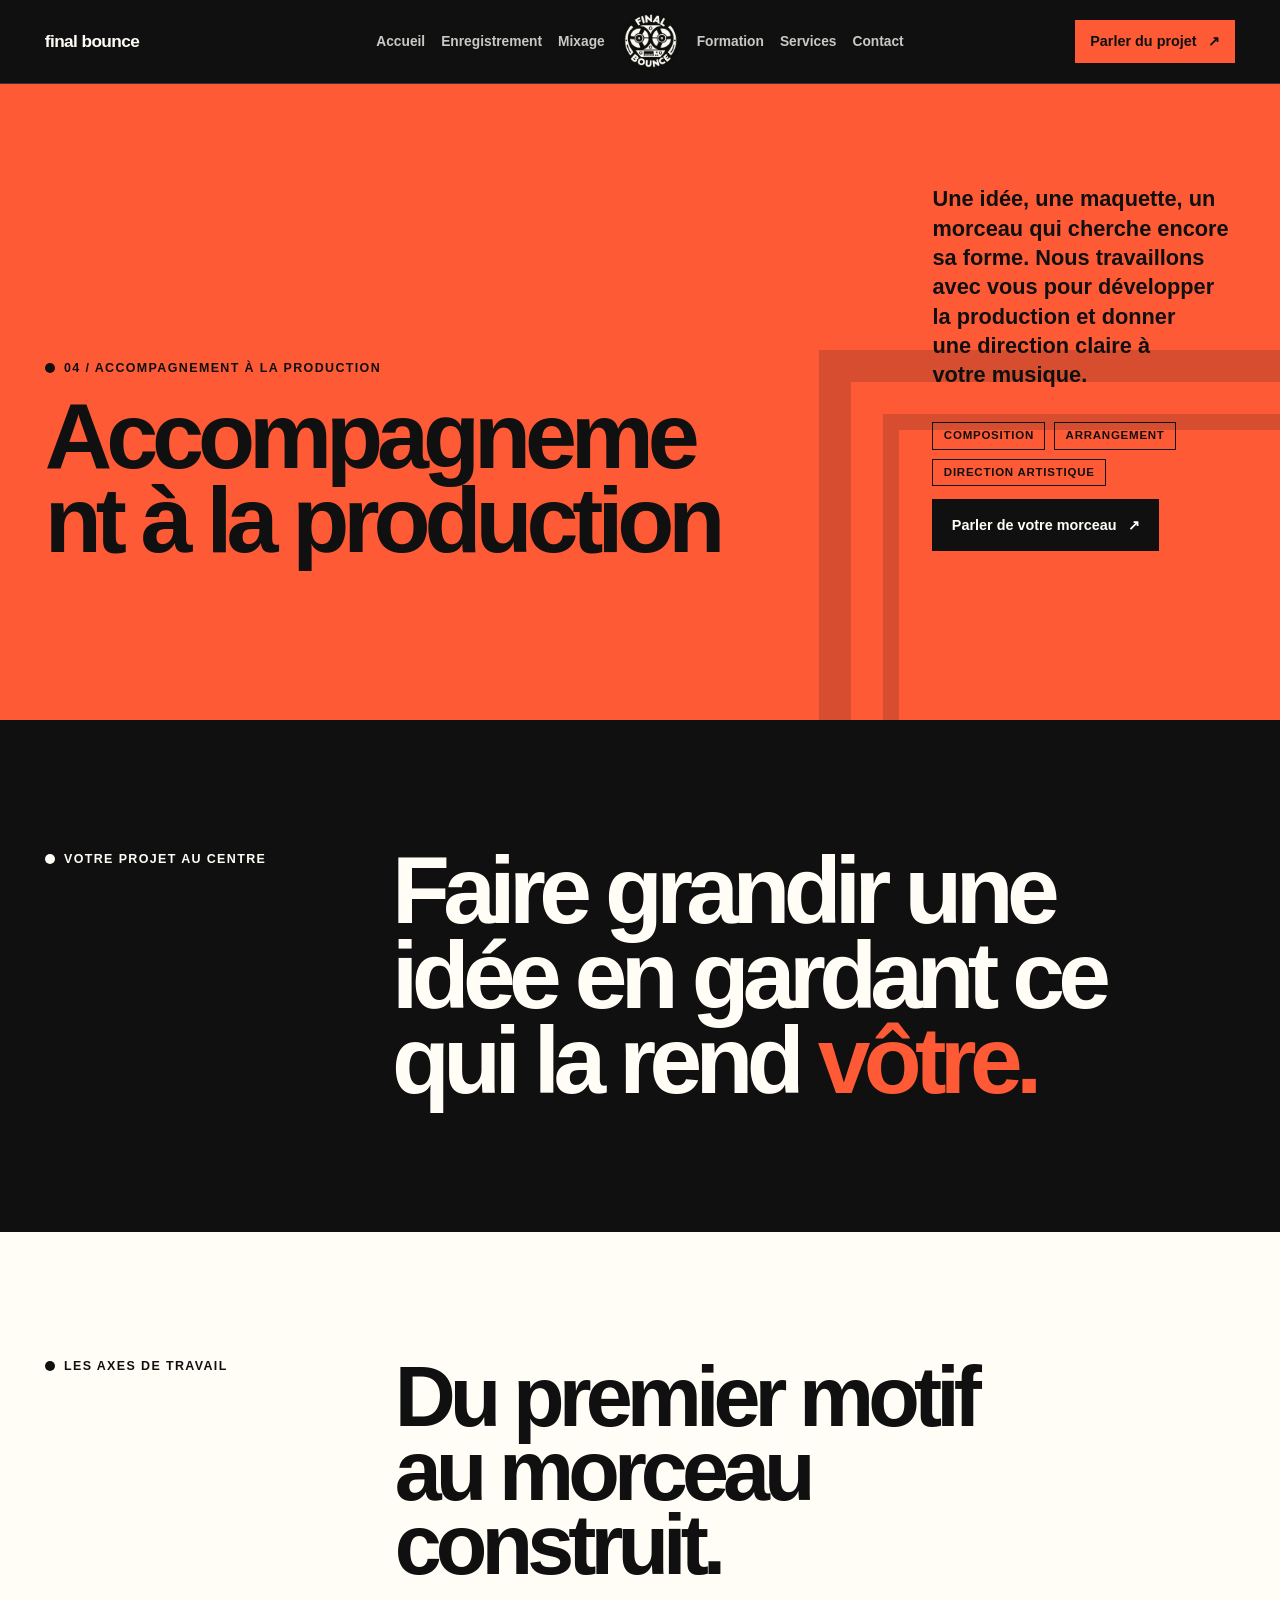
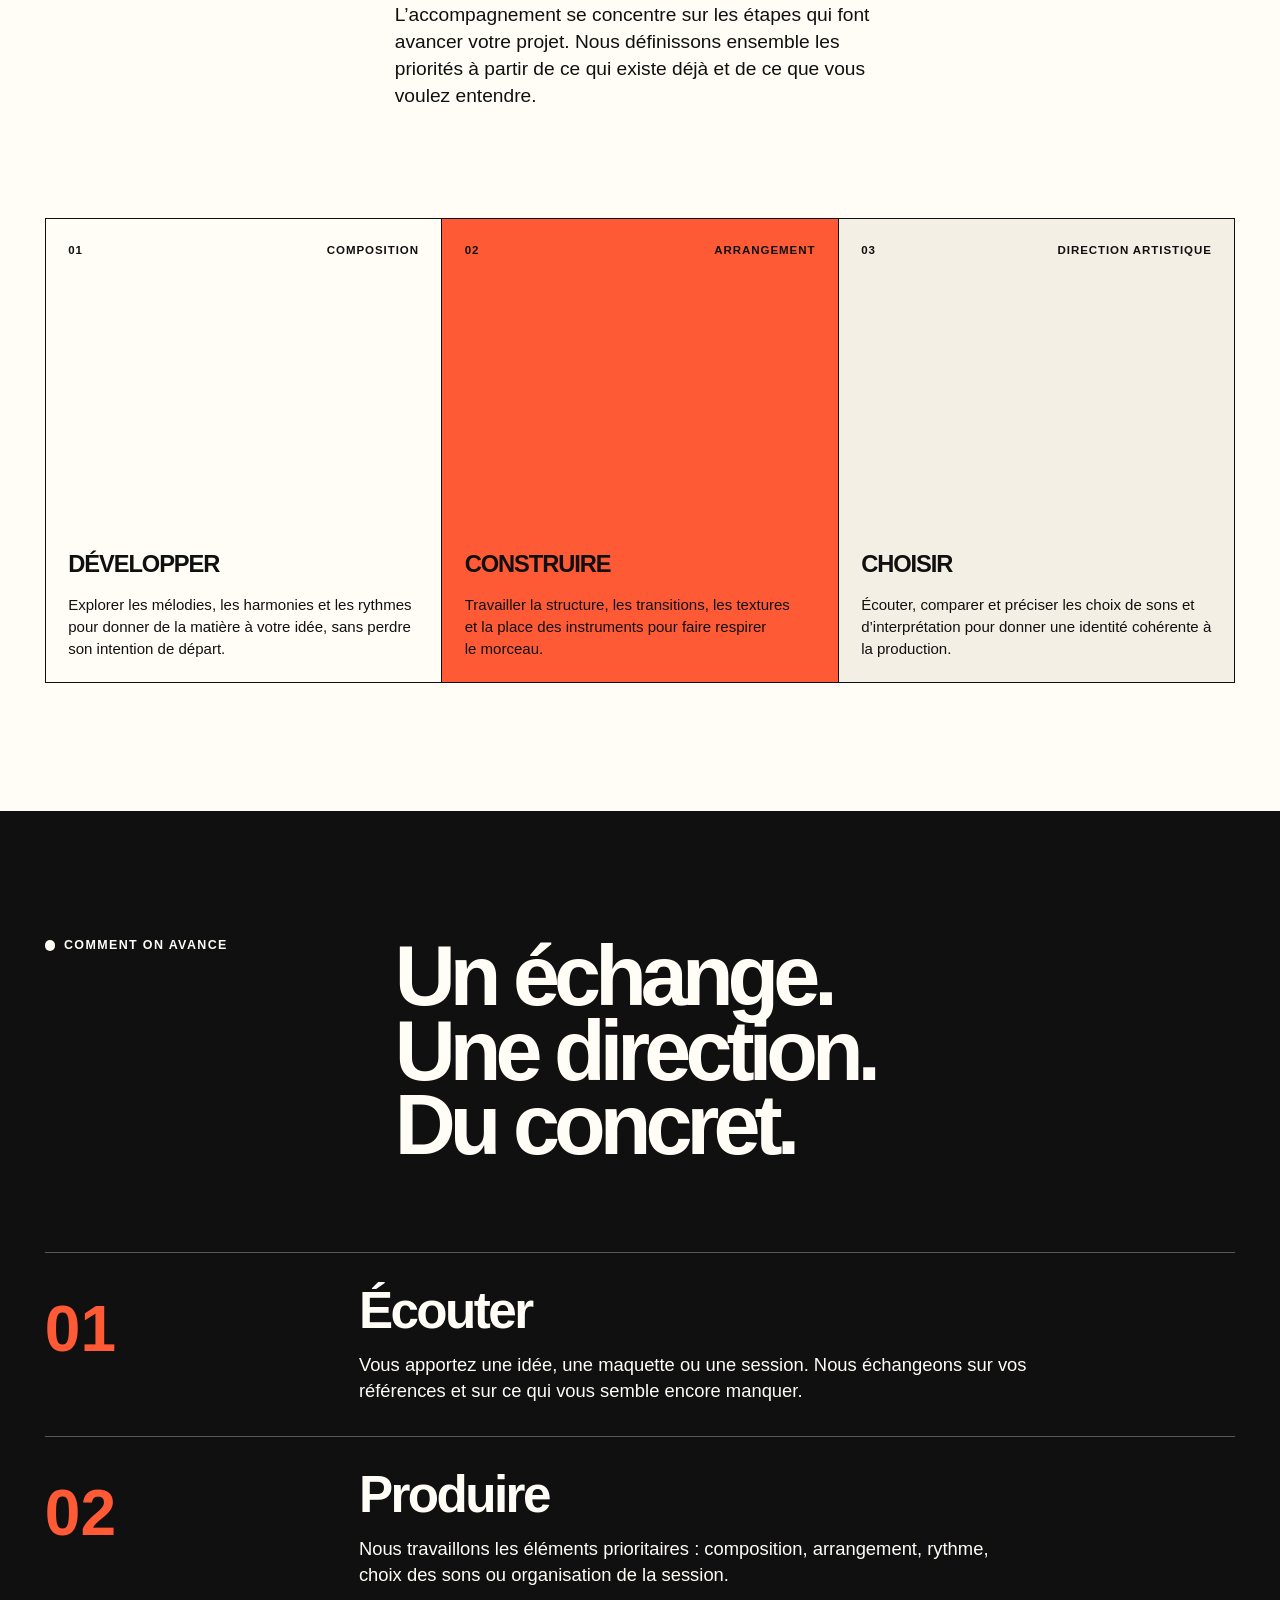
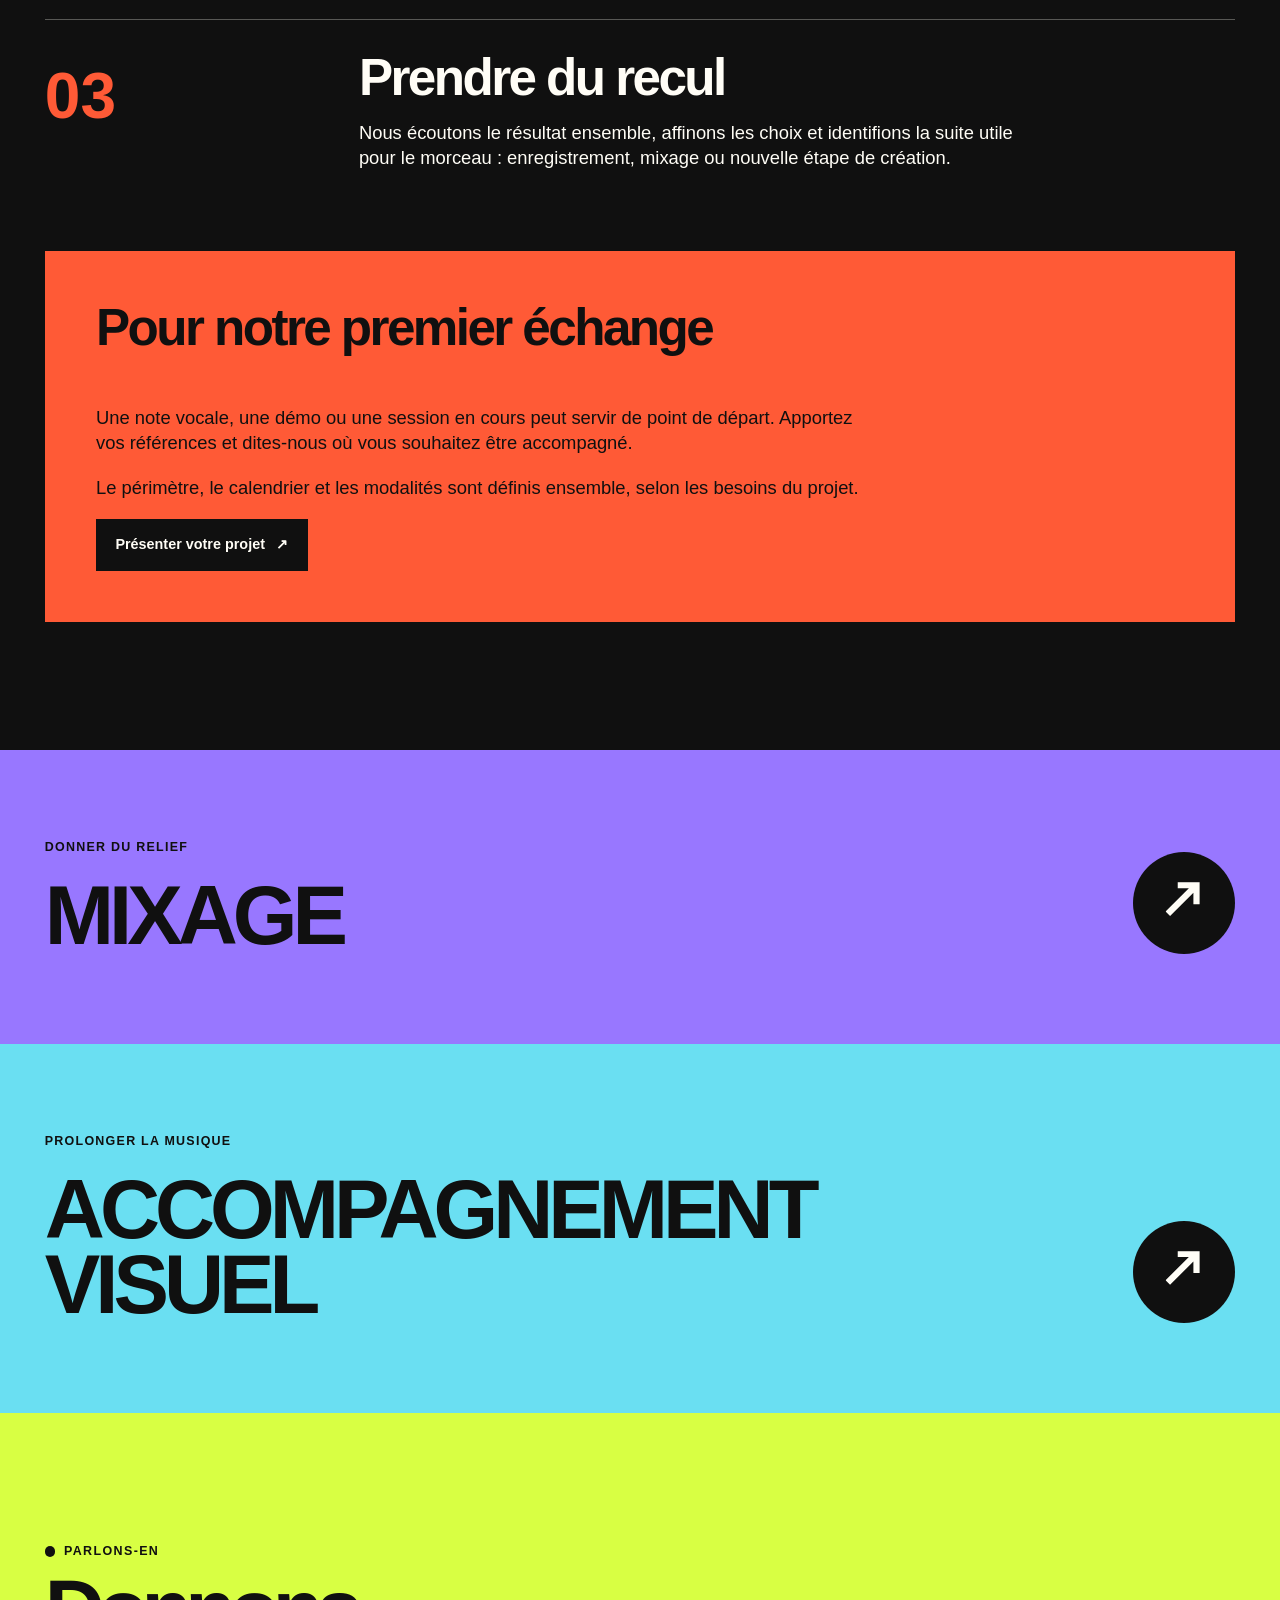
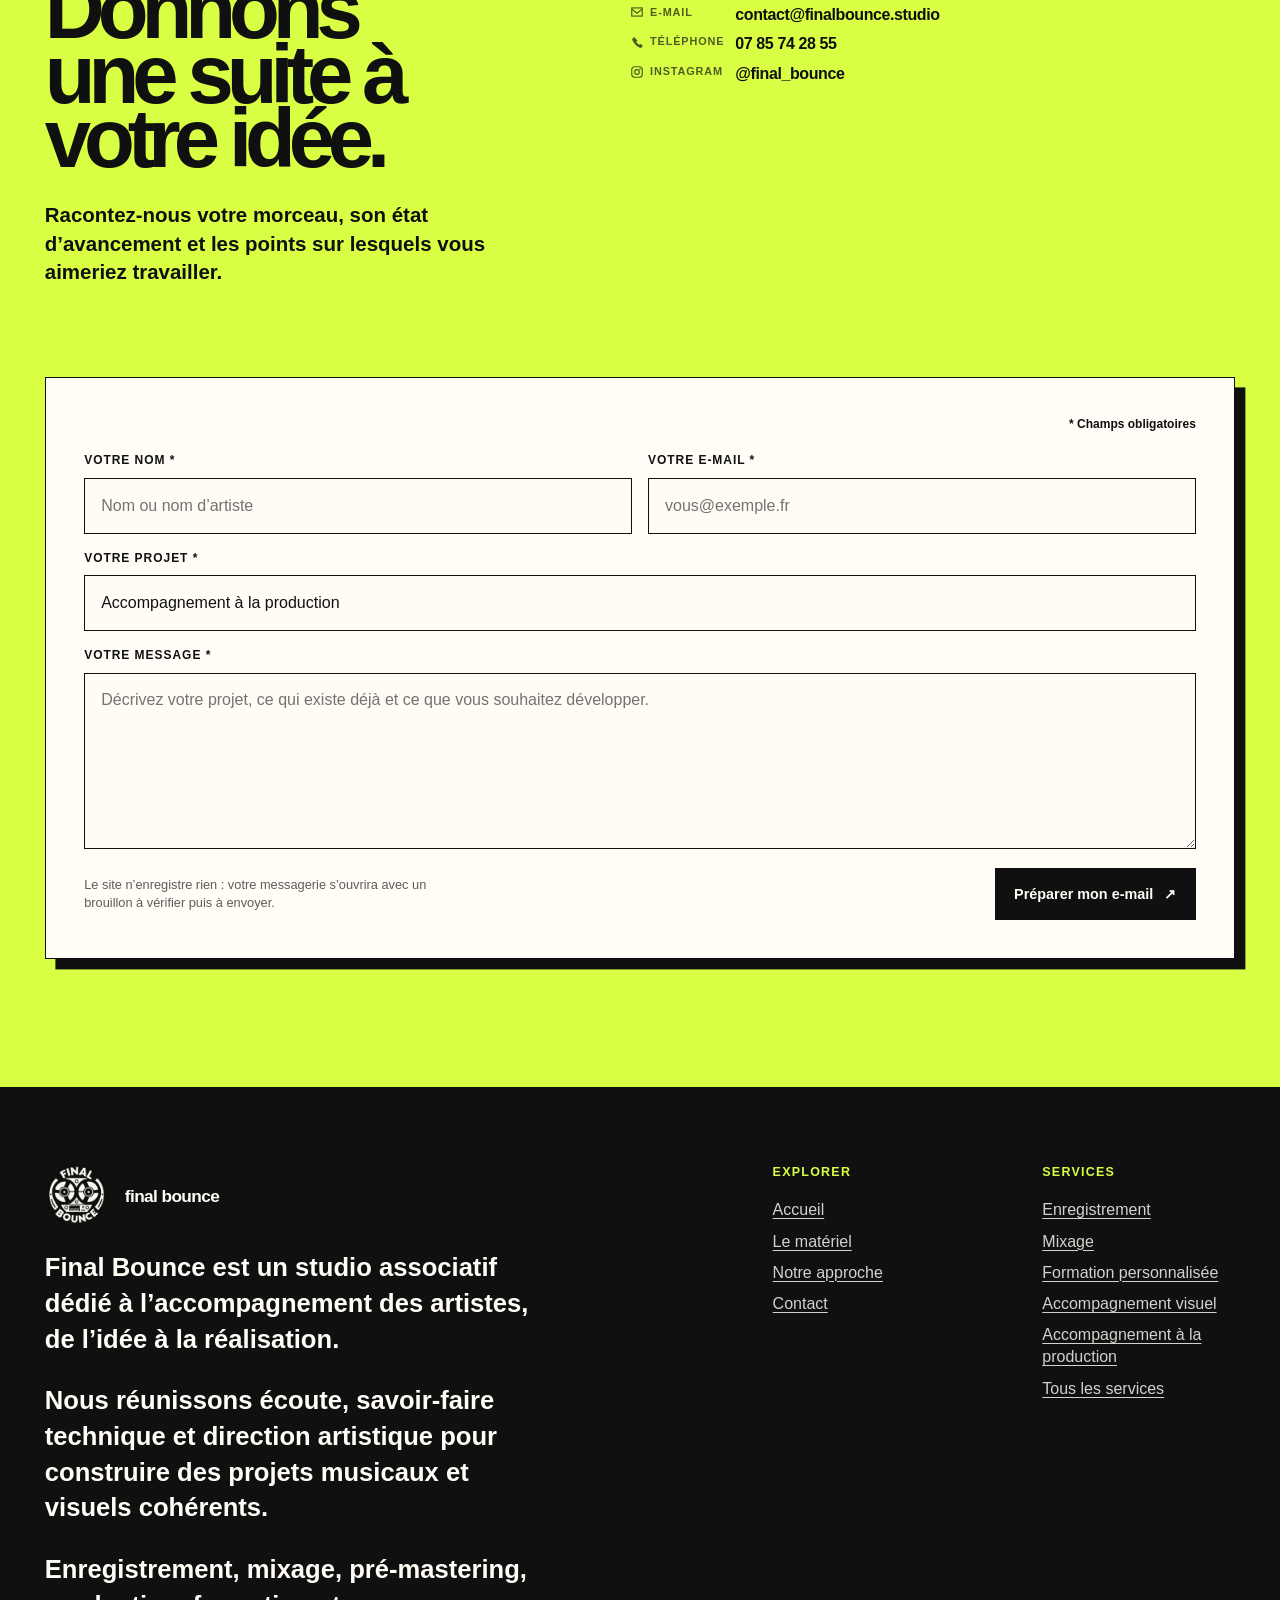
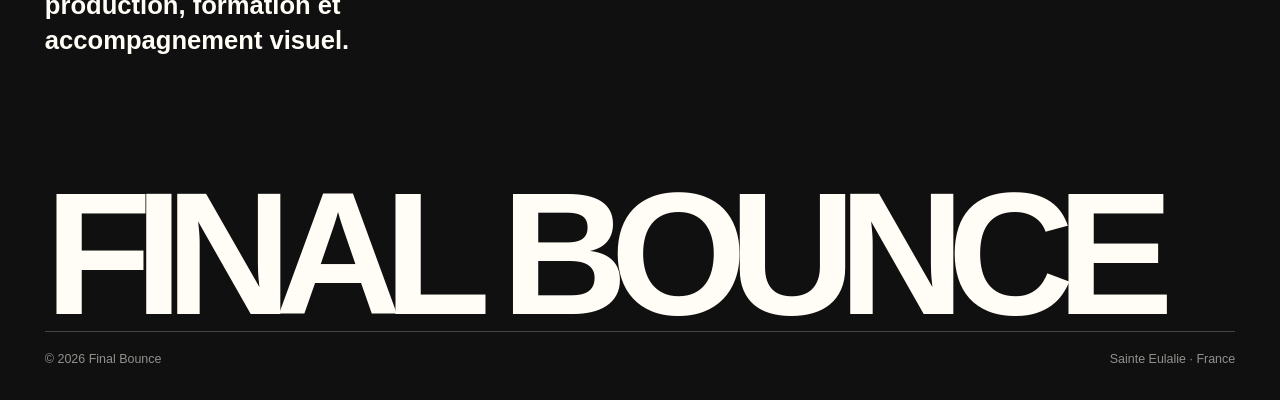
==== accompagnement-production.html @ 8f9c58ce "ii" ====
<!doctype html>
<html lang="fr">
  <head>
    <meta charset="utf-8">
    <meta name="viewport" content="width=device-width, initial-scale=1">
    <meta name="theme-color" content="#ff5a36">
    <title>Accompagnement à la production à Sainte Eulalie — Final Bounce</title>
    <meta name="description" content="Composition, arrangement et direction artistique : Final Bounce vous accompagne pour développer votre morceau et faire avancer votre production musicale à Sainte Eulalie.">
    <link rel="canonical" href="https://finalbounce.studio/accompagnement-production.html">
    <link rel="icon" type="image/png" href="assets/brand/final-bounce-logo-epure.png?v=4">
    <link rel="apple-touch-icon" href="assets/brand/final-bounce-logo-epure.png?v=4">
    <meta property="og:type" content="website">
    <meta property="og:locale" content="fr_FR">
    <meta property="og:url" content="https://finalbounce.studio/accompagnement-production.html">
    <meta property="og:title" content="Accompagnement à la production à Sainte Eulalie — Final Bounce">
    <meta property="og:description" content="Composition, arrangement et direction artistique : Final Bounce vous accompagne pour développer votre morceau et faire avancer votre production musicale à Sainte Eulalie.">
    <meta name="twitter:card" content="summary">
    <meta name="twitter:title" content="Accompagnement à la production à Sainte Eulalie — Final Bounce">
    <meta name="twitter:description" content="Composition, arrangement et direction artistique : Final Bounce vous accompagne pour développer votre morceau et faire avancer votre production musicale à Sainte Eulalie.">
    <link rel="preload" href="assets/fonts/BricolageGrotesque-Variable.ttf" as="font" type="font/ttf" crossorigin>
    <link rel="preload" href="assets/fonts/Syne-Variable.ttf" as="font" type="font/ttf" crossorigin>
    <link rel="stylesheet" href="assets/css/final-bounce.css?v=7">
    <script defer src="assets/js/final-bounce.js?v=2"></script>
    <script type="application/ld+json">
{
  "@context": "https://schema.org",
  "@type": "Service",
  "name": "Accompagnement à la production",
  "description": "Composition, arrangement et direction artistique : Final Bounce vous accompagne pour développer votre morceau et faire avancer votre production musicale à Sainte Eulalie.",
  "url": "https://finalbounce.studio/accompagnement-production.html",
  "provider": {
    "@type": "Organization",
    "name": "Final Bounce",
    "url": "https://finalbounce.studio/"
  }
}
    </script>
  </head>
  <body class="page-production page-service-detail">
    <a class="skip-link" href="#main-content">Aller au contenu</a>

    <header class="site-header">
      <div class="site-header__inner">
        <a class="brand" href="index.html" aria-label="Final Bounce — Accueil">
          <span class="brand__logo-shell" aria-hidden="true"><img class="brand__logo" src="assets/brand/final-bounce-logo-epure.png" alt=""></span>
          <span class="brand__name">final bounce</span>
        </a>
        <nav id="site-nav" class="site-nav" aria-label="Navigation principale">
          <a href="index.html">Accueil</a>
          <a href="enregistrement.html">Enregistrement</a>
          <a href="mixage.html">Mixage</a>
          <a class="site-nav__logo" href="index.html" aria-label="Final Bounce — Accueil"><img src="assets/brand/final-bounce-logo-epure.png" alt=""></a>
          <a href="formation.html">Formation</a>
          <a href="index.html#services">Services</a>
          <a href="#contact">Contact</a>
        </nav>
        <a class="button site-header__cta" href="#contact">Parler du projet <span class="diagonal-arrow" aria-hidden="true">↗</span></a>
        <button class="menu-toggle" type="button" aria-expanded="false" aria-controls="site-nav">Menu</button>
      </div>
    </header>

    <main id="main-content">
      <section class="service-hero" aria-labelledby="page-title">
        <div class="service-hero__inner">
          <div data-reveal><p class="eyebrow">04 / Accompagnement à la production</p><h1 id="page-title">Accompagnement à la production</h1></div>
          <div class="service-hero__copy" data-reveal>
            <p>Une idée, une maquette, un morceau qui cherche encore sa forme. Nous travaillons avec vous pour développer la production et donner une direction claire à votre musique.</p>
            <div class="keywords" aria-label="Les axes de l’accompagnement"><span class="keyword">Composition</span><span class="keyword">Arrangement</span><span class="keyword">Direction artistique</span></div>
            <a class="button" href="#contact">Parler de votre morceau <span class="diagonal-arrow" aria-hidden="true">↗</span></a>
          </div>
        </div>
      </section>
      <section class="section service-statement" aria-labelledby="statement-title">
        <div class="container service-statement__grid">
          <div><p class="eyebrow">Votre projet au centre</p><h2 id="statement-title" class="sr-only">Notre intention</h2></div>
          <blockquote data-reveal>Faire grandir une idée en gardant ce qui la rend <em>vôtre.</em></blockquote>
        </div>
      </section>
      <section class="section process" aria-labelledby="axes-title">
        <div class="container">
          <div class="section-heading"><p class="eyebrow">Les axes de travail</p><div><h2 id="axes-title">Du premier motif au morceau construit.</h2><p class="section-heading__copy">L’accompagnement se concentre sur les étapes qui font avancer votre projet. Nous définissons ensemble les priorités à partir de ce qui existe déjà et de ce que vous voulez entendre.</p></div></div>
          <ol class="approach-grid service-detail-axes">
            <li class="approach-card" data-reveal><div class="approach-card__top"><span>01</span><span>Composition</span></div><h3>Développer</h3><p>Explorer les mélodies, les harmonies et les rythmes pour donner de la matière à votre idée, sans perdre son intention de départ.</p></li>
            <li class="approach-card" data-reveal><div class="approach-card__top"><span>02</span><span>Arrangement</span></div><h3>Construire</h3><p>Travailler la structure, les transitions, les textures et la place des instruments pour faire respirer le morceau.</p></li>
            <li class="approach-card" data-reveal><div class="approach-card__top"><span>03</span><span>Direction artistique</span></div><h3>Choisir</h3><p>Écouter, comparer et préciser les choix de sons et d’interprétation pour donner une identité cohérente à la production.</p></li>
          </ol>
        </div>
      </section>
      <section class="section service-workflow" aria-labelledby="workflow-title">
        <div class="container">
          <div class="section-heading"><p class="eyebrow">Comment on avance</p><div><h2 id="workflow-title">Un échange. Une direction. Du concret.</h2></div></div>
          <ol class="service-workflow__steps">
            <li data-reveal><span class="service-workflow__number">01</span><div><h3>Écouter</h3><p>Vous apportez une idée, une maquette ou une session. Nous échangeons sur vos références et sur ce qui vous semble encore manquer.</p></div></li>
            <li data-reveal><span class="service-workflow__number">02</span><div><h3>Produire</h3><p>Nous travaillons les éléments prioritaires : composition, arrangement, rythme, choix des sons ou organisation de la session.</p></div></li>
            <li data-reveal><span class="service-workflow__number">03</span><div><h3>Prendre du recul</h3><p>Nous écoutons le résultat ensemble, affinons les choix et identifions la suite utile pour le morceau : enregistrement, mixage ou nouvelle étape de création.</p></div></li>
          </ol>
          <div class="service-prepare" data-reveal><h3>Pour notre premier échange</h3><p>Une note vocale, une démo ou une session en cours peut servir de point de départ. Apportez vos références et dites-nous où vous souhaitez être accompagné.</p><p>Le périmètre, le calendrier et les modalités sont définis ensemble, selon les besoins du projet.</p><a class="button" href="#contact">Présenter votre projet <span class="diagonal-arrow" aria-hidden="true">↗</span></a></div>
        </div>
      </section>
      <section class="service-next-group" aria-labelledby="next-title">
        <h2 id="next-title" class="sr-only">Découvrir d’autres activités Final Bounce</h2>
        <a class="service-next service-next--mixing" href="mixage.html"><div class="container service-next__inner"><span><span class="service-next__label">Donner du relief</span><strong>Mixage</strong></span><span class="service-next__arrow diagonal-arrow" aria-hidden="true">↗</span></div></a>
        <a class="service-next service-next--visual" href="accompagnement-visuel.html"><div class="container service-next__inner"><span><span class="service-next__label">Prolonger la musique</span><strong>Accompagnement visuel</strong></span><span class="service-next__arrow diagonal-arrow" aria-hidden="true">↗</span></div></a>
      </section>
      <section id="contact" class="section contact" aria-labelledby="contact-title">
        <div class="container contact__grid">
          <div data-reveal>
            <p class="eyebrow">Parlons-en</p>
            <h2 id="contact-title">Donnons une suite à votre idée.</h2>
            <p class="contact__intro">Racontez-nous votre morceau, son état d’avancement et les points sur lesquels vous aimeriez travailler.</p>
          </div>
          <div class="contact__details" data-reveal>
            <a class="contact__item contact__email" href="mailto:contact@finalbounce.studio?subject=Accompagnement%20%C3%A0%20la%20production"><span class="contact__item-label">E-mail</span><span class="contact__item-value">contact@finalbounce.studio</span></a>
            <a class="contact__item contact__phone" href="tel:+33785742855"><span class="contact__item-label">Téléphone</span><span class="contact__item-value">07 85 74 28 55</span></a>
            <a class="contact__item contact__social" href="https://www.instagram.com/final_bounce/" target="_blank" rel="noopener noreferrer"><span class="contact__item-label">Instagram</span><span class="contact__item-value">@final_bounce</span></a>
          </div>
          <form class="contact-form" action="mailto:contact@finalbounce.studio?subject=Accompagnement%20%C3%A0%20la%20production" method="post" enctype="text/plain" data-contact-form data-reveal>
            <p class="contact-form__required"><span aria-hidden="true">*</span> Champs obligatoires</p>
            <div class="contact-form__grid">
              <div class="contact-form__field"><label class="contact-form__label" for="contact-name">Votre nom <span aria-hidden="true">*</span></label><input id="contact-name" type="text" name="name" autocomplete="name" autocapitalize="words" maxlength="80" placeholder="Nom ou nom d’artiste" required></div>
              <div class="contact-form__field"><label class="contact-form__label" for="contact-email">Votre e-mail <span aria-hidden="true">*</span></label><input id="contact-email" type="email" name="email" autocomplete="email" inputmode="email" maxlength="254" placeholder="vous@exemple.fr" required></div>
              <div class="contact-form__field contact-form__field--wide"><label class="contact-form__label" for="contact-project">Votre projet <span aria-hidden="true">*</span></label><input id="contact-project" type="text" name="project" maxlength="120" placeholder="Maquette, composition, arrangement…" value="Accompagnement à la production" required></div>
              <div class="contact-form__field contact-form__field--wide"><label class="contact-form__label" for="contact-message">Votre message <span aria-hidden="true">*</span></label><textarea id="contact-message" name="message" minlength="20" maxlength="1800" placeholder="Décrivez votre projet, ce qui existe déjà et ce que vous souhaitez développer." required></textarea></div>
            </div>
            <div class="contact-form__footer"><p class="contact-form__note">Le site n’enregistre rien : votre messagerie s’ouvrira avec un brouillon à vérifier puis à envoyer.</p><button class="button contact-form__submit" type="submit">Préparer mon e-mail <span class="diagonal-arrow" aria-hidden="true">↗</span></button></div>
            <p class="contact-form__status" data-contact-status role="status" hidden>Votre brouillon est prêt. Si rien ne s’ouvre, <a data-mailto-fallback href="mailto:contact@finalbounce.studio">ouvrez-le ici</a>.</p>
            <noscript><p class="contact-form__note">Sans JavaScript, vous pouvez aussi écrire directement à <a href="mailto:contact@finalbounce.studio">contact@finalbounce.studio</a>.</p></noscript>
          </form>
        </div>
      </section>
    </main>
    <footer class="site-footer">
      <div class="container">
        <div class="site-footer__top">
          <div class="site-footer__statement"><div class="site-footer__identity"><img class="site-footer__logo" src="assets/brand/final-bounce-logo-epure.png" alt=""><h2>Final Bounce</h2></div><p>Final Bounce est un studio associatif dédié à l’accompagnement des artistes, de l’idée à la réalisation.</p><p>Nous réunissons écoute, savoir-faire technique et direction artistique pour construire des projets musicaux et visuels cohérents.</p><p>Enregistrement, mixage, pré-mastering, production, formation et accompagnement visuel.</p></div>
          <div><h3>Explorer</h3><ul><li><a href="index.html">Accueil</a></li><li><a href="materiel.html">Le matériel</a></li><li><a href="index.html#approche">Notre approche</a></li><li><a href="#contact">Contact</a></li></ul></div>
          <div><h3>Services</h3><ul><li><a href="enregistrement.html">Enregistrement</a></li><li><a href="mixage.html">Mixage</a></li><li><a href="formation.html">Formation personnalisée</a></li><li><a href="accompagnement-visuel.html">Accompagnement visuel</a></li><li><a href="accompagnement-production.html" aria-current="page">Accompagnement à la production</a></li><li><a href="index.html#services">Tous les services</a></li></ul></div>
        </div>
        <div class="site-footer__brand" aria-hidden="true">Final Bounce</div>
        <div class="site-footer__bottom"><span>© <span data-year>2026</span> Final Bounce</span><span>Sainte Eulalie · France</span></div>
      </div>
    </footer>
  </body>
</html>
---- assets/css/final-bounce.css ----
@font-face {
  font-family: "Bricolage Grotesque";
  src: url("../fonts/BricolageGrotesque-Variable.ttf") format("truetype");
  font-style: normal;
  font-weight: 200 800;
  font-stretch: 75% 100%;
  font-display: swap;
}

@font-face {
  font-family: "Syne";
  src: url("../fonts/Syne-Variable.ttf") format("truetype");
  font-style: normal;
  font-weight: 400 800;
  font-display: swap;
}

:root {
  --ink: #101010;
  --paper: #f3efe4;
  --paper-bright: #fffdf6;
  --signal: #ff5a36;
  --acid: #d8ff43;
  --violet: #9877ff;
  --plum: #7d4867;
  --pink: #ff9fc7;
  --sky: #6adff2;
  --line: rgb(16 16 16 / 24%);
  --header-height: 5.25rem;
  --gutter: clamp(1rem, 3.5vw, 4rem);
  --max-width: 100rem;
  --font-main: "Bricolage Grotesque", Arial, sans-serif;
  --font-wild: "Syne", Arial Black, sans-serif;
  --ease: cubic-bezier(0.2, 0.8, 0.2, 1);
}

*,
*::before,
*::after {
  box-sizing: border-box;
}

html {
  scroll-behavior: smooth;
  overflow-x: clip;
  background: var(--ink);
}

body {
  margin: 0;
  overflow-x: clip;
  color: var(--ink);
  background: var(--paper);
  font-family: var(--font-main);
  font-size: 1rem;
  font-variation-settings: "opsz" 24, "wdth" 92;
  line-height: 1.4;
  text-rendering: optimizeLegibility;
  -webkit-font-smoothing: antialiased;
  -moz-osx-font-smoothing: grayscale;
}

body.menu-open {
  overflow: hidden;
}

::selection {
  color: var(--ink);
  background: var(--acid);
}

a {
  color: inherit;
  text-decoration-thickness: 0.08em;
  text-underline-offset: 0.18em;
}

button,
input,
textarea,
select {
  font: inherit;
}

button,
a {
  -webkit-tap-highlight-color: transparent;
}

img,
svg {
  display: block;
  max-width: 100%;
}

h1,
h2,
h3,
p,
ul,
ol,
figure {
  margin-top: 0;
}

h1,
h2,
h3 {
  text-wrap: balance;
}

p {
  text-wrap: pretty;
}

:where(a, button, input, textarea, select):focus-visible {
  outline: 0.2rem solid var(--acid);
  outline-offset: 0.2rem;
  box-shadow: 0 0 0 0.28rem var(--ink);
}

section[id],
footer[id] {
  scroll-margin-top: calc(var(--header-height) + 1rem);
}

.skip-link {
  position: fixed;
  z-index: 1200;
  top: 0.5rem;
  left: 0.5rem;
  padding: 0.75rem 1rem;
  color: var(--ink);
  background: var(--acid);
  border: 0.12rem solid var(--ink);
  transform: translateY(-160%);
  transition: transform 0.2s ease;
}

.skip-link:focus {
  transform: translateY(0);
}

.sr-only {
  position: absolute !important;
  width: 1px !important;
  height: 1px !important;
  padding: 0 !important;
  margin: -1px !important;
  overflow: hidden !important;
  white-space: nowrap !important;
  border: 0 !important;
  clip: rect(0 0 0 0) !important;
  clip-path: inset(50%) !important;
}

.container {
  width: min(100%, var(--max-width));
  margin-inline: auto;
  padding-inline: var(--gutter);
}

.eyebrow {
  display: inline-flex;
  align-items: center;
  gap: 0.55rem;
  margin-bottom: 1.25rem;
  font-size: 0.78rem;
  font-weight: 700;
  letter-spacing: 0.11em;
  line-height: 1;
  text-transform: uppercase;
}

.eyebrow::before {
  width: 0.65rem;
  height: 0.65rem;
  content: "";
  background: currentColor;
  border-radius: 50%;
}

.button {
  display: inline-flex;
  align-items: center;
  justify-content: center;
  gap: 0.7rem;
  min-height: 3.25rem;
  padding: 0.8rem 1.15rem;
  color: var(--paper-bright);
  background: var(--ink);
  border: 0.12rem solid var(--ink);
  font-size: 0.9rem;
  font-weight: 700;
  line-height: 1;
  text-decoration: none;
  transition: color 0.22s ease, background-color 0.22s ease, transform 0.22s var(--ease);
}

.button:hover {
  color: var(--ink);
  background: var(--acid);
  transform: translateY(-0.18rem);
}

.button--light {
  color: var(--ink);
  background: var(--paper-bright);
}

.button--light:hover {
  color: var(--paper-bright);
  background: var(--ink);
}

.button--acid {
  color: var(--ink);
  background: var(--acid);
}

.button--acid:hover {
  color: var(--ink);
  background: var(--paper-bright);
}

/* Header */
.site-header {
  position: fixed;
  z-index: 1000;
  top: 0;
  right: 0;
  left: 0;
  height: var(--header-height);
  color: var(--paper-bright);
  background: var(--ink);
  border-bottom: 0.08rem solid rgb(255 255 255 / 16%);
}

.site-header__inner {
  display: grid;
  grid-template-columns: minmax(12rem, 1fr) auto minmax(12rem, 1fr);
  gap: 2rem;
  align-items: center;
  width: min(100%, var(--max-width));
  height: 100%;
  margin-inline: auto;
  padding-inline: var(--gutter);
}

.brand {
  display: inline-flex;
  align-items: center;
  justify-self: start;
  gap: 0.72rem;
  color: var(--paper-bright);
  font-weight: 800;
  line-height: 1;
  text-decoration: none;
  text-transform: lowercase;
}

.brand__logo-shell {
  display: inline-grid;
  flex: 0 0 auto;
  place-items: center;
  width: 3.75rem;
  height: 3.75rem;
  padding: 0;
  background: transparent;
  border-radius: 50%;
}

.brand__logo {
  width: 100%;
  height: 100%;
  object-fit: contain;
}

.brand__name {
  font-size: 1.08rem;
  letter-spacing: -0.035em;
}

.site-nav {
  display: flex;
  align-items: center;
  justify-content: center;
  gap: clamp(1rem, 2vw, 2.25rem);
}

.site-nav__logo {
  display: none;
}

.site-nav a {
  position: relative;
  padding-block: 0.6rem;
  color: rgb(255 253 246 / 78%);
  font-size: 0.86rem;
  font-weight: 600;
  text-decoration: none;
  white-space: nowrap;
  transition: color 0.2s ease;
}

.site-nav a::after {
  position: absolute;
  right: 0;
  bottom: 0.3rem;
  left: 0;
  height: 0.12rem;
  content: "";
  background: var(--acid);
  transform: scaleX(0);
  transform-origin: right;
  transition: transform 0.24s var(--ease);
}

.site-nav a:hover,
.site-nav a[aria-current="page"] {
  color: var(--paper-bright);
}

.site-nav a:hover::after,
.site-nav a[aria-current="page"]::after {
  transform: scaleX(1);
  transform-origin: left;
}

.site-nav__logo::after {
  display: none;
}

@media (min-width: 1101px) {
  .site-header__inner {
    grid-template-columns: minmax(8rem, 1fr) auto minmax(10rem, 1fr);
    gap: 1rem;
  }

  .brand__logo-shell {
    display: none;
  }

  .site-nav {
    gap: clamp(0.75rem, 1.25vw, 1.6rem);
  }

  .site-nav a.site-nav__logo {
    display: inline-grid;
    place-items: center;
    width: 3.75rem;
    height: 3.75rem;
    padding: 0;
  }

  .site-nav__logo img {
    width: 100%;
    height: 100%;
    object-fit: contain;
  }
}

.site-header__cta {
  justify-self: end;
  min-height: 2.65rem;
  padding: 0.65rem 0.9rem;
  color: var(--ink);
  background: var(--acid);
  border-color: var(--acid);
}

.site-header__cta:hover {
  color: var(--ink);
  background: var(--paper-bright);
}

.menu-toggle {
  display: none;
  align-items: center;
  justify-content: center;
  min-width: 4.6rem;
  min-height: 2.75rem;
  padding: 0.65rem 0.85rem;
  color: var(--paper-bright);
  background: transparent;
  border: 0.1rem solid rgb(255 255 255 / 42%);
  cursor: pointer;
  font-size: 0.8rem;
  font-weight: 700;
}

/* Home hero */
.hero {
  position: relative;
  display: grid;
  min-height: 100svh;
  padding-top: calc(var(--header-height) + clamp(2rem, 6vh, 5rem));
  padding-bottom: clamp(7rem, 14vh, 10rem);
  overflow: hidden;
  background-color: var(--signal);
  background-image:
    linear-gradient(rgb(16 16 16 / 9%) 1px, transparent 1px),
    linear-gradient(90deg, rgb(16 16 16 / 9%) 1px, transparent 1px);
  background-size: clamp(2.5rem, 6vw, 6rem) clamp(2.5rem, 6vw, 6rem);
}

.hero__logo-watermark {
  position: absolute;
  top: 15%;
  right: -7vw;
  width: clamp(17rem, 34vw, 34rem);
  height: auto;
  opacity: 0.12;
  mix-blend-mode: multiply;
  pointer-events: none;
  user-select: none;
  transform: rotate(-11deg);
}

.hero__inner {
  position: relative;
  z-index: 2;
  display: flex;
  flex-direction: column;
  align-items: center;
  justify-content: center;
  width: min(100%, var(--max-width));
  margin-inline: auto;
  padding-inline: var(--gutter);
  text-align: center;
}

.hero__eyebrow {
  margin-bottom: clamp(1.4rem, 3vw, 2.5rem);
}

.hero__title {
  margin: 0;
  font-size: clamp(5rem, 15.8vw, 15.5rem);
  font-weight: 800;
  letter-spacing: -0.09em;
  line-height: 0.73;
  text-transform: uppercase;
}

.hero__line {
  display: block;
}

.hero__line--wild {
  position: relative;
  z-index: 1;
  display: inline-flex;
  justify-content: center;
  padding-right: 0.05em;
  font-family: var(--font-wild);
  font-size: 0.84em;
  font-weight: 800;
  letter-spacing: -0.14em;
}

.hero__line--wild > span {
  display: inline-block;
  transform-origin: center bottom;
}

.hero__line--wild > span:nth-child(1) {
  transform: rotate(-5deg) skewX(-7deg) translateY(0.02em);
}

.hero__line--wild > span:nth-child(2) {
  transform: rotate(2deg) scaleY(0.88) translateY(-0.01em);
}

.hero__line--wild > span:nth-child(3) {
  transform: rotate(-2deg) skewX(8deg) scaleY(1.03);
}

.hero__line--wild > span:nth-child(4) {
  transform: rotate(4deg) scaleY(0.92) translateY(0.02em);
}

.hero__line--wild > span:nth-child(5) {
  transform: rotate(-3deg) skewX(-5deg);
}

.hero__line--wild > span:nth-child(6) {
  transform: rotate(3deg) scaleY(0.9) translateY(0.03em);
}

.hero__lede {
  max-width: 58ch;
  margin: clamp(2rem, 5vw, 3.5rem) auto 0;
  font-size: clamp(1.08rem, 1.65vw, 1.45rem);
  font-weight: 600;
  line-height: 1.35;
}

.hero__actions {
  display: flex;
  flex-wrap: wrap;
  justify-content: center;
  gap: 0.7rem;
  margin-top: 1.7rem;
}

.marquee {
  position: absolute;
  z-index: 3;
  right: 0;
  bottom: 0;
  left: 0;
  overflow: hidden;
  color: var(--paper-bright);
  background: var(--ink);
  border-top: 0.1rem solid var(--ink);
  border-bottom: 0.1rem solid var(--ink);
}

.marquee__track {
  display: flex;
  width: max-content;
  animation: marquee 24s linear infinite;
}

.marquee__group {
  display: flex;
  align-items: center;
  flex: none;
  gap: 1.1rem;
  padding: 1rem 0.55rem;
  font-family: var(--font-wild);
  font-size: clamp(0.92rem, 1.4vw, 1.18rem);
  font-weight: 700;
  letter-spacing: 0.015em;
  line-height: 1;
  text-transform: uppercase;
}

.marquee__group span::after {
  margin-left: 1.1rem;
  color: var(--acid);
  content: "●";
  font-size: 0.65em;
}

@keyframes marquee {
  to {
    transform: translateX(-50%);
  }
}

/* Shared sections */
.section {
  padding-block: clamp(5rem, 10vw, 10rem);
}

.section-heading {
  display: grid;
  grid-template-columns: minmax(9rem, 0.65fr) minmax(0, 2fr);
  gap: clamp(2rem, 6vw, 8rem);
  align-items: start;
  margin-bottom: clamp(3rem, 7vw, 6rem);
}

.section-heading h2 {
  max-width: 13ch;
  margin-bottom: 0;
  font-size: clamp(3rem, 6.6vw, 7rem);
  font-weight: 750;
  letter-spacing: -0.07em;
  line-height: 0.88;
}

.section-heading__copy {
  max-width: 50ch;
  margin-top: 1.2rem;
  font-size: clamp(1.05rem, 1.5vw, 1.3rem);
}

/* Services */
.services {
  color: var(--paper-bright);
  background: var(--ink);
}

.services .section-heading h2 {
  max-width: 15ch;
}

.service-feature-grid {
  display: grid;
  grid-template-columns: repeat(2, minmax(0, 1fr));
  border-top: 0.12rem solid var(--paper-bright);
  border-left: 0.12rem solid var(--paper-bright);
}

.service-feature {
  position: relative;
  isolation: isolate;
  min-height: clamp(26rem, 47vw, 44rem);
  padding: clamp(1.5rem, 4vw, 4rem);
  overflow: hidden;
  color: var(--ink);
  background: var(--acid);
  border-right: 0.12rem solid var(--paper-bright);
  border-bottom: 0.12rem solid var(--paper-bright);
  text-decoration: none;
}

.service-feature:nth-child(2) {
  background: var(--violet);
}

.service-feature:first-child {
  background: var(--paper-bright);
}

.service-feature--training {
  background: var(--pink);
}

.service-feature--visual {
  background: var(--sky);
}

.service-feature--production {
  grid-column: 1 / -1;
  background: var(--signal);
}

.service-feature.service-feature:nth-child(2)::before {
  position: absolute;
  z-index: 0;
  right: -6%;
  bottom: 0;
  width: 47%;
  height: 30%;
  aspect-ratio: auto;
  content: "";
  background:
    linear-gradient(var(--ink) 0 0) 0 100% / 8% 42% no-repeat,
    linear-gradient(var(--ink) 0 0) 14% 100% / 8% 66% no-repeat,
    linear-gradient(var(--ink) 0 0) 28% 100% / 8% 54% no-repeat,
    linear-gradient(var(--ink) 0 0) 42% 100% / 8% 82% no-repeat,
    linear-gradient(var(--ink) 0 0) 56% 100% / 8% 61% no-repeat,
    linear-gradient(var(--ink) 0 0) 70% 100% / 8% 75% no-repeat,
    linear-gradient(var(--ink) 0 0) 84% 100% / 8% 49% no-repeat;
  border: 0;
  border-radius: 0;
  clip-path: none;
  transform: none;
  transform-origin: right bottom;
  transition: transform 0.55s var(--ease);
  animation: mixage-wave 0.9s ease-in-out infinite;
  animation-play-state: paused;
}

.service-feature.service-feature:first-child::before {
  position: absolute;
  z-index: 0;
  right: -8%;
  bottom: -2%;
  width: clamp(13rem, 52%, 22rem);
  aspect-ratio: 1;
  content: "";
  background: transparent;
  border: 1.25rem solid var(--ink);
  border-radius: 50%;
  transition: transform 0.55s var(--ease), background-color 0.35s var(--ease);
}

.service-feature.service-feature:first-child:is(:hover, :focus-visible, :active)::before {
  transform: rotate(28deg) scale(1.08);
  background: var(--ink);
}

.service-feature.service-feature:nth-child(2):hover::before {
  transform: translateX(-4%) scaleY(1.08);
}

.service-feature.service-feature:nth-child(2):is(:hover, :focus-visible, :active)::before {
  transform: translateX(-4%) scaleY(1.08);
  animation-play-state: running;
}

@keyframes mixage-wave {
  0%,
  100% {
    background-size: 8% 42%, 8% 66%, 8% 54%, 8% 82%, 8% 61%, 8% 75%, 8% 49%;
  }

  33% {
    background-size: 8% 68%, 8% 44%, 8% 80%, 8% 51%, 8% 74%, 8% 43%, 8% 65%;
  }

  66% {
    background-size: 8% 47%, 8% 78%, 8% 41%, 8% 73%, 8% 55%, 8% 84%, 8% 46%;
  }
}

.service-feature__animation {
  position: absolute;
  z-index: 1;
  right: -8%;
  bottom: -2%;
  width: clamp(13rem, 52%, 22rem);
  aspect-ratio: 1;
  background: var(--ink);
  clip-path: polygon(50% 0, 62% 38%, 100% 50%, 62% 62%, 50% 100%, 38% 62%, 0 50%, 38% 38%);
  transform: rotate(12deg);
  transition: transform 0.5s var(--ease);
}

.service-feature--training:hover .service-feature__animation {
  transform: rotate(52deg) scale(1.08);
}

.service-feature--visual .service-feature__animation {
  background: repeating-conic-gradient(var(--ink) 0 12deg, transparent 12deg 28deg);
  clip-path: circle(50%);
  transform: rotate(-8deg);
}

.service-feature--visual:hover .service-feature__animation {
  transform: rotate(12deg) scale(1.08);
}

.service-feature--production .service-feature__animation {
  background: transparent;
  border: 0.85rem solid var(--ink);
  border-radius: 0;
  clip-path: none;
  transform: rotate(-12deg);
  pointer-events: none;
  transition: transform 0.8s var(--ease);
}

.service-feature--production .service-feature__animation::before,
.service-feature--production .service-feature__animation::after {
  position: absolute;
  content: "";
  inset: 17%;
  border: 0.6rem solid var(--ink);
  transition: transform 0.8s var(--ease), background-color 0.5s var(--ease);
}

.service-feature--production .service-feature__animation::after {
  inset: 36%;
  border: 0;
  background: var(--ink);
  transition-delay: 0.08s;
}

.service-feature--production:is(:hover, :focus-visible, :active) .service-feature__animation {
  transform: rotate(8deg) scale(1.06);
}

.service-feature--production:is(:hover, :focus-visible, :active) .service-feature__animation::before {
  transform: rotate(45deg) scale(1.05);
}

.service-feature--production:is(:hover, :focus-visible, :active) .service-feature__animation::after {
  transform: rotate(90deg) scale(1.2);
}

@media (min-width: 801px) {
  .service-feature.service-feature--production h3 {
    max-width: 68%;
  }

  .service-feature--production .service-feature__animation {
    right: -3%;
    width: clamp(16rem, 30%, 26rem);
  }
}

.service-feature__top {
  display: flex;
  justify-content: space-between;
  gap: 1rem;
  position: relative;
  z-index: 2;
  font-family: var(--font-wild);
  font-size: 0.78rem;
  font-weight: 700;
  letter-spacing: 0.09em;
  text-transform: uppercase;
}

.service-feature h3 {
  position: relative;
  z-index: 2;
  max-width: 8ch;
  margin: clamp(3.25rem, 8vw, 7.5rem) 0 1.5rem;
  font-size: clamp(3.5rem, 8vw, 8rem);
  font-weight: 800;
  letter-spacing: -0.075em;
  line-height: 0.82;
  overflow-wrap: anywhere;
}

.service-feature__tags {
  position: relative;
  z-index: 2;
  display: flex;
  flex-wrap: wrap;
  gap: 0.45rem;
  max-width: 36rem;
}

.service-feature__tags .service-feature__tag-break {
  flex-basis: 100%;
  height: 0;
  padding: 0;
  border: 0;
}

.service-feature__tags span,
.keyword,
.keywords span {
  padding: 0.45rem 0.65rem;
  border: 0.1rem solid currentColor;
  font-size: 0.72rem;
  font-weight: 700;
  letter-spacing: 0.065em;
  line-height: 1;
  text-transform: uppercase;
}

.service-list {
  display: grid;
  grid-template-columns: repeat(2, minmax(0, 1fr));
  margin: 0;
  padding: 0;
  color: var(--ink);
  list-style: none;
  border-left: 0.12rem solid var(--paper-bright);
}

.service-card {
  position: relative;
  min-height: 23rem;
  padding: 1.5rem;
  overflow: hidden;
  background: var(--paper-bright);
  border-right: 0.12rem solid var(--paper-bright);
  border-bottom: 0.12rem solid var(--paper-bright);
}

.service-card--production {
  background: var(--signal);
}

.service-card--visual {
  background: var(--sky);
}

.service-card__number {
  font-family: var(--font-wild);
  font-size: 0.78rem;
  font-weight: 700;
  letter-spacing: 0.09em;
  text-transform: uppercase;
}

.service-card h3 {
  position: absolute;
  right: 1.5rem;
  bottom: 1.4rem;
  left: 1.5rem;
  z-index: 2;
  margin: 0;
  font-size: clamp(2rem, 3.35vw, 3.65rem);
  font-weight: 750;
  letter-spacing: -0.06em;
  line-height: 0.92;
  overflow-wrap: anywhere;
}

.service-card--link {
  cursor: pointer;
}

.service-card__link {
  position: absolute;
  inset: 0;
  z-index: 3;
  display: block;
  padding: 1.5rem;
  color: inherit;
  text-decoration: none;
}

.service-card--link:focus-within::after {
  border-radius: 0;
  transform: translateX(-50%) rotate(12deg) scale(1.08);
}

.service-card__link:focus-visible {
  outline: 0.2rem solid var(--ink);
  outline-offset: -0.45rem;
}

.service-card__micro {
  position: absolute;
  top: 1.5rem;
  right: 1.5rem;
  max-width: 11rem;
  font-family: var(--font-wild);
  font-size: 0.75rem;
  font-weight: 650;
  line-height: 1.2;
  text-align: right;
  text-transform: uppercase;
}

.service-card--production .service-card__micro {
  right: 3.9rem;
}

.service-card__arrow {
  position: absolute;
  top: 1.5rem;
  right: 1.5rem;
  z-index: 2;
  font-size: 1.25rem;
  font-weight: 800;
}

.service-card::after {
  position: absolute;
  top: 27%;
  left: 50%;
  width: 7rem;
  height: 7rem;
  content: "";
  background: var(--ink);
  border-radius: 50%;
  transform: translateX(-50%);
  transition: border-radius 0.35s var(--ease), transform 0.35s var(--ease);
}

.service-card--production::after {
  background: transparent;
  border: 1rem solid var(--ink);
}

.service-card--visual::after {
  width: 8.5rem;
  height: 8.5rem;
  background: repeating-conic-gradient(var(--ink) 0 12deg, transparent 12deg 28deg);
}

.service-card:hover::after {
  border-radius: 0;
  transform: translateX(-50%) rotate(12deg) scale(1.08);
}

/* Studio statement */
.studio-statement {
  color: var(--ink);
  background: var(--paper);
}

.statement {
  max-width: 15ch;
  margin-bottom: clamp(4rem, 9vw, 8rem);
  font-size: clamp(3.3rem, 8.3vw, 8.7rem);
  font-weight: 750;
  letter-spacing: -0.075em;
  line-height: 0.88;
}

.statement em {
  color: var(--plum);
  font-family: var(--font-wild);
  font-style: normal;
  font-weight: 800;
}

.studio-copy-grid {
  display: grid;
  grid-template-columns: repeat(2, minmax(0, 1fr));
  gap: clamp(2rem, 6vw, 7rem);
  max-width: 76rem;
  margin: calc(clamp(4rem, 9vw, 8rem) * -0.55) 0 clamp(3rem, 7vw, 6rem) auto;
  font-size: clamp(1.05rem, 1.5vw, 1.3rem);
}

.studio-copy-grid p {
  margin-bottom: 0;
}

.studio-grid {
  display: grid;
  grid-template-columns: 1.2fr 0.8fr 1fr;
  min-height: 36rem;
  border-top: 0.12rem solid var(--ink);
  border-left: 0.12rem solid var(--ink);
}

.studio-panel {
  position: relative;
  display: flex;
  flex-direction: column;
  justify-content: space-between;
  min-height: 34rem;
  padding: clamp(1.25rem, 3vw, 2.75rem);
  overflow: hidden;
  border-right: 0.12rem solid var(--ink);
  border-bottom: 0.12rem solid var(--ink);
}

.studio-panel:nth-child(1) {
  color: var(--paper-bright);
  background: var(--plum);
}

.studio-panel:nth-child(2) {
  background: var(--acid);
}

.studio-panel:nth-child(3) {
  background: var(--ink);
  color: var(--paper-bright);
}

.studio-panel__label {
  position: relative;
  z-index: 2;
  font-size: 0.78rem;
  font-weight: 700;
  letter-spacing: 0.1em;
  text-transform: uppercase;
}

.studio-panel strong {
  position: relative;
  z-index: 2;
  max-width: 8ch;
  font-size: clamp(2.6rem, 5vw, 5.5rem);
  font-weight: 750;
  letter-spacing: -0.065em;
  line-height: 0.9;
}

.studio-panel__shape {
  position: absolute;
  top: 50%;
  left: 50%;
  width: 58%;
  aspect-ratio: 1;
  border: clamp(1rem, 2vw, 2rem) solid currentColor;
  border-radius: 50%;
  transform: translate(-50%, -50%);
}

.studio-panel:nth-child(1) .studio-panel__shape {
  opacity: 0.38;
}

.studio-panel:nth-child(2) .studio-panel__shape {
  width: 68%;
  aspect-ratio: 0.52;
  color: var(--plum);
  border-radius: 999px;
  opacity: 0.5;
  transform: translate(-50%, -50%) rotate(19deg);
}

.studio-panel:nth-child(3) .studio-panel__shape {
  width: 80%;
  background: repeating-linear-gradient(
    90deg,
    transparent 0 0.65rem,
    var(--signal) 0.65rem 1rem
  );
  border: 0;
  border-radius: 0;
  clip-path: polygon(0 45%, 10% 18%, 20% 82%, 30% 32%, 40% 70%, 50% 8%, 60% 88%, 70% 28%, 80% 74%, 90% 40%, 100% 55%, 100% 62%, 90% 48%, 80% 82%, 70% 36%, 60% 96%, 50% 16%, 40% 78%, 30% 40%, 20% 90%, 10% 26%, 0 52%);
}

/* Approach */
.approach {
  background: var(--paper-bright);
}

.approach-grid {
  display: grid;
  grid-template-columns: repeat(5, minmax(0, 1fr));
  margin: 0;
  padding: 0;
  list-style: none;
  border-top: 0.12rem solid var(--ink);
  border-left: 0.12rem solid var(--ink);
}

.approach-card {
  display: flex;
  flex-direction: column;
  min-height: 29rem;
  padding: 1.4rem;
  border-right: 0.12rem solid var(--ink);
  border-bottom: 0.12rem solid var(--ink);
}

.approach-card:nth-child(2) {
  background: var(--acid);
}

.approach-card:nth-child(3) {
  background: var(--violet);
}

.approach-card:nth-child(4) {
  background: var(--pink);
}

.approach-card:nth-child(5) {
  color: var(--paper-bright);
  background: var(--ink);
}

.approach-card__top {
  display: flex;
  justify-content: space-between;
  gap: 1rem;
  margin-bottom: 4rem;
  font-size: 0.72rem;
  font-weight: 700;
  letter-spacing: 0.08em;
  text-transform: uppercase;
}

.approach-card h3 {
  margin: auto 0 1.2rem;
  font-family: var(--font-wild);
  font-size: clamp(1.35rem, 1.85vw, 2.2rem);
  font-weight: 750;
  letter-spacing: -0.045em;
  line-height: 0.93;
  text-transform: uppercase;
  overflow-wrap: anywhere;
}

.approach-card p {
  margin-bottom: 0;
  font-size: 0.94rem;
  line-height: 1.45;
}

/* Equipment */
.equipment {
  color: var(--paper-bright);
  background: var(--ink);
}

.equipment-list {
  margin: 0;
  padding: 0;
  list-style: none;
  border-top: 0.1rem solid rgb(255 255 255 / 28%);
}

.equipment-list li {
  border-bottom: 0.1rem solid rgb(255 255 255 / 28%);
}

.equipment-list__trigger {
  display: grid;
  grid-template-columns: 4rem 1fr auto;
  gap: 1rem;
  align-items: center;
  width: 100%;
  padding-block: clamp(1rem, 2.1vw, 2rem);
  color: inherit;
  background: transparent;
  border: 0;
  font: inherit;
  text-align: left;
  cursor: pointer;
}

.equipment-list__number {
  color: var(--acid);
  font-family: var(--font-wild);
  font-size: 0.76rem;
  font-weight: 700;
}

.equipment-list__title {
  display: grid;
  font-size: clamp(2.4rem, 6.7vw, 7rem);
  font-weight: 700;
  letter-spacing: -0.065em;
  line-height: 0.9;
}

.equipment-list__examples {
  max-height: 0;
  margin-top: 0;
  overflow: hidden;
  color: rgb(255 253 246 / 72%);
  font-size: clamp(0.76rem, 1.2vw, 1rem);
  font-weight: 600;
  letter-spacing: 0;
  line-height: 1.3;
  opacity: 0;
  transform: translateY(-0.4rem);
  transition: max-height 0.3s var(--ease), margin-top 0.3s var(--ease), opacity 0.22s ease, transform 0.3s var(--ease);
}

.equipment-list__dot {
  width: clamp(1.7rem, 3vw, 3rem);
  aspect-ratio: 1;
  background: var(--signal);
  border-radius: 50%;
  transition: border-radius 0.25s ease, transform 0.25s ease;
}

.equipment-list li:hover .equipment-list__dot,
.equipment-list__trigger:focus-visible .equipment-list__dot,
.equipment-list__trigger[aria-expanded="true"] .equipment-list__dot {
  border-radius: 0;
  transform: rotate(45deg);
}

.equipment-list__trigger:focus-visible {
  outline: 0.18rem solid var(--acid);
  outline-offset: -0.35rem;
}

@media (hover: hover) {
  .equipment-list li:hover .equipment-list__examples,
  .equipment-list__trigger:focus-visible .equipment-list__examples {
    max-height: 3.5rem;
    margin-top: 0.72rem;
    opacity: 1;
    transform: translateY(0);
  }
}

@media (hover: none), (pointer: coarse) {
  .equipment-list__trigger[aria-expanded="true"] .equipment-list__examples {
    max-height: 3.5rem;
    margin-top: 0.72rem;
    opacity: 1;
    transform: translateY(0);
  }
}

.equipment__link {
  margin-top: clamp(2rem, 4vw, 3rem);
}

/* Contact + footer */
.contact {
  color: var(--ink);
  background: var(--acid);
}

.contact__grid {
  display: grid;
  grid-template-columns: minmax(0, 0.9fr) minmax(22rem, 1.1fr);
  gap: clamp(3rem, 7vw, 8rem);
  align-items: start;
}

.contact__copy {
  min-width: 0;
}

.contact h2 {
  max-width: 8ch;
  margin-bottom: 1.8rem;
  font-size: clamp(4rem, 10.5vw, 11rem);
  font-weight: 780;
  letter-spacing: -0.085em;
  line-height: 0.78;
}

.contact__intro {
  max-width: 50ch;
  margin-bottom: 0;
  font-size: clamp(1.05rem, 1.6vw, 1.35rem);
  font-weight: 600;
}

.contact__details {
  display: grid;
  align-items: flex-start;
  width: min(100%, 25rem);
  gap: 0.65rem;
  margin-top: clamp(2.5rem, 5vw, 5rem);
}

.contact__item {
  display: grid;
  grid-template-columns: 5.9rem minmax(0, 1fr) auto;
  align-items: baseline;
  width: 100%;
  gap: 0.7rem;
  max-width: 100%;
  color: inherit;
  text-decoration: none;
}

.contact__item-label {
  display: inline-flex;
  align-items: center;
  gap: 0.35rem;
  color: rgb(16 16 16 / 68%);
  font-size: 0.68rem;
  font-weight: 600;
  letter-spacing: 0.08em;
  text-transform: uppercase;
}

.contact__item-value {
  min-width: 0;
  overflow-wrap: anywhere;
  font-size: clamp(1rem, 1.25vw, 1.18rem);
  font-weight: 700;
  letter-spacing: -0.025em;
  line-height: 1.15;
}

.contact__social .diagonal-arrow {
  display: none;
}

.contact__email .contact__item-label::before,
.contact__phone .contact__item-label::before,
.contact__social .contact__item-label::before {
  display: inline-block;
  flex: 0 0 auto;
  width: 0.92rem;
  height: 0.92rem;
  content: "";
  background: currentColor;
}

.contact__email .contact__item-label::before {
  -webkit-mask: url("data:image/svg+xml,%3Csvg xmlns='http://www.w3.org/2000/svg' viewBox='0 0 24 24'%3E%3Crect x='3' y='5' width='18' height='14' fill='none' stroke='black' stroke-width='2'/%3E%3Cpath d='m3 7 9 7 9-7' fill='none' stroke='black' stroke-width='2'/%3E%3C/svg%3E") center / contain no-repeat;
  mask: url("data:image/svg+xml,%3Csvg xmlns='http://www.w3.org/2000/svg' viewBox='0 0 24 24'%3E%3Crect x='3' y='5' width='18' height='14' fill='none' stroke='black' stroke-width='2'/%3E%3Cpath d='m3 7 9 7 9-7' fill='none' stroke='black' stroke-width='2'/%3E%3C/svg%3E") center / contain no-repeat;
}

.contact__phone .contact__item-label::before {
  -webkit-mask: url("data:image/svg+xml,%3Csvg xmlns='http://www.w3.org/2000/svg' viewBox='0 0 24 24'%3E%3Cpath d='M7 3.5 4.4 6.1c-.7.7-.9 1.8-.4 2.7 2.8 5.6 7.4 10.2 13 13 .9.5 2 .3 2.7-.4l2.6-2.6-4-4-2.1 2.1c-2.3-1.2-4.2-3.1-5.4-5.4l2.1-2.1-4-4Z' fill='black'/%3E%3C/svg%3E") center / contain no-repeat;
  mask: url("data:image/svg+xml,%3Csvg xmlns='http://www.w3.org/2000/svg' viewBox='0 0 24 24'%3E%3Cpath d='M7 3.5 4.4 6.1c-.7.7-.9 1.8-.4 2.7 2.8 5.6 7.4 10.2 13 13 .9.5 2 .3 2.7-.4l2.6-2.6-4-4-2.1 2.1c-2.3-1.2-4.2-3.1-5.4-5.4l2.1-2.1-4-4Z' fill='black'/%3E%3C/svg%3E") center / contain no-repeat;
}

.contact__social .contact__item-label::before {
  -webkit-mask: url("data:image/svg+xml,%3Csvg xmlns='http://www.w3.org/2000/svg' viewBox='0 0 24 24'%3E%3Crect x='3' y='3' width='18' height='18' rx='5' fill='none' stroke='black' stroke-width='2'/%3E%3Ccircle cx='12' cy='12' r='4' fill='none' stroke='black' stroke-width='2'/%3E%3Ccircle cx='17.25' cy='6.85' r='1.35' fill='black'/%3E%3C/svg%3E") center / contain no-repeat;
  mask: url("data:image/svg+xml,%3Csvg xmlns='http://www.w3.org/2000/svg' viewBox='0 0 24 24'%3E%3Crect x='3' y='3' width='18' height='18' rx='5' fill='none' stroke='black' stroke-width='2'/%3E%3Ccircle cx='12' cy='12' r='4' fill='none' stroke='black' stroke-width='2'/%3E%3Ccircle cx='17.25' cy='6.85' r='1.35' fill='black'/%3E%3C/svg%3E") center / contain no-repeat;
}

.contact-form {
  display: grid;
  min-width: 0;
  gap: 1.2rem;
  padding: clamp(1.25rem, 3vw, 2.5rem);
  background: var(--paper-bright);
  border: 0.12rem solid var(--ink);
  box-shadow: 0.65rem 0.65rem 0 var(--ink);
}

.contact__details + .contact-form {
  grid-column: 1 / -1;
}

.contact-form__grid {
  display: grid;
  grid-template-columns: repeat(2, minmax(0, 1fr));
  gap: 1rem;
}

.contact-form__field {
  display: grid;
  gap: 0.55rem;
  min-width: 0;
}

.contact-form__field--wide {
  grid-column: 1 / -1;
}

.contact-form__label {
  font-size: 0.75rem;
  font-weight: 750;
  letter-spacing: 0.08em;
  text-transform: uppercase;
}

.contact-form__required {
  justify-self: end;
  margin: 0;
  font-size: 0.75rem;
  font-weight: 700;
}

.contact-form input,
.contact-form textarea {
  width: 100%;
  padding: 0.95rem 1rem;
  color: var(--ink);
  background: rgb(255 253 246 / 72%);
  border: 0.12rem solid var(--ink);
  border-radius: 0;
  font: inherit;
  font-size: 1rem;
  line-height: 1.35;
  transition: background-color 0.2s ease, box-shadow 0.2s ease;
}

.contact-form input {
  min-height: 3.5rem;
}

.contact-form textarea {
  min-height: 11rem;
  resize: vertical;
}

.contact-form input::placeholder,
.contact-form textarea::placeholder {
  color: rgb(16 16 16 / 58%);
}

.contact-form input:focus-visible,
.contact-form textarea:focus-visible {
  outline: none;
  background: var(--paper-bright);
  box-shadow: 0 0 0 0.2rem var(--signal);
}

.contact-form__footer {
  display: flex;
  align-items: center;
  justify-content: space-between;
  gap: 1.25rem;
}

.contact-form__note,
.contact-form__status {
  max-width: 52ch;
  margin: 0;
  font-size: 0.8rem;
  line-height: 1.45;
}

.contact-form__status {
  font-weight: 700;
}

.contact-form__note {
  color: rgb(16 16 16 / 68%);
}

.contact-form__status a {
  color: currentColor;
}

.site-footer {
  padding-block: clamp(3rem, 6vw, 6rem) 2rem;
  color: var(--paper-bright);
  background: var(--ink);
}

.site-footer__top {
  display: grid;
  grid-template-columns: minmax(0, 1.35fr) repeat(2, minmax(10rem, 0.4fr));
  gap: clamp(2.5rem, 6vw, 7rem);
  padding-bottom: clamp(3rem, 7vw, 7rem);
}

.site-footer__statement {
  max-width: 34ch;
  font-size: clamp(1.2rem, 2vw, 1.7rem);
  font-weight: 550;
}

.site-footer__identity {
  display: flex;
  align-items: center;
  gap: 1rem;
  margin-bottom: 1.35rem;
}

.site-footer__identity h2 {
  margin-bottom: 0;
}

.site-footer__logo {
  flex: 0 0 auto;
  width: clamp(3.8rem, 5vw, 5.2rem);
  height: auto;
  padding: 0;
  background: transparent;
  border-radius: 50%;
}

.site-footer h2,
.site-footer h3 {
  margin-bottom: 1.1rem;
  color: var(--acid);
  font-size: 0.78rem;
  font-weight: 700;
  letter-spacing: 0.1em;
  text-transform: uppercase;
}

.site-footer__identity h2 {
  margin-bottom: 0;
  color: var(--paper-bright);
  font-family: var(--font-main);
  font-size: 1.08rem;
  font-weight: 800;
  letter-spacing: -0.035em;
  line-height: 1;
  text-transform: lowercase;
}

.site-footer ul {
  display: flex;
  flex-direction: column;
  gap: 0.55rem;
  margin: 0;
  padding: 0;
  list-style: none;
}

.site-footer a {
  color: rgb(255 253 246 / 82%);
}

.site-footer__brand {
  padding-block: 0.08em;
  overflow: hidden;
  font-size: clamp(4.9rem, 13.7vw, 14rem);
  font-weight: 800;
  letter-spacing: -0.1em;
  line-height: 0.73;
  text-transform: uppercase;
  white-space: nowrap;
}

.site-footer__bottom {
  display: flex;
  justify-content: space-between;
  gap: 1rem;
  padding-top: 1.2rem;
  color: rgb(255 253 246 / 54%);
  border-top: 0.08rem solid rgb(255 255 255 / 22%);
  font-size: 0.78rem;
}

/* Service pages */
.page-recording {
  --page-accent: var(--acid);
  --page-accent-2: var(--sky);
}

.page-mixing {
  --page-accent: var(--violet);
  --page-accent-2: var(--pink);
}

.page-training {
  --page-accent: var(--pink);
  --page-accent-2: var(--acid);
}

.page-equipment-detail {
  --page-accent: var(--sky);
  --page-accent-2: var(--violet);
}

.service-hero {
  position: relative;
  display: grid;
  min-height: 80svh;
  padding-top: calc(var(--header-height) + clamp(1.75rem, 5vh, 4rem));
  padding-bottom: clamp(4rem, 8vw, 8rem);
  overflow: hidden;
  background: var(--page-accent);
}

.service-hero::after {
  position: absolute;
  right: -12%;
  bottom: -34%;
  width: clamp(18rem, 48vw, 49rem);
  aspect-ratio: 1;
  content: "";
  background: repeating-conic-gradient(var(--ink) 0 9deg, transparent 9deg 22deg);
  border-radius: 50%;
  opacity: 0.16;
  animation: slow-spin 28s linear infinite;
}

.service-hero__inner {
  position: relative;
  z-index: 2;
  display: grid;
  grid-template-columns: minmax(0, 1.45fr) minmax(18rem, 0.55fr);
  gap: clamp(2rem, 7vw, 8rem);
  align-items: end;
  align-self: center;
  width: min(100%, var(--max-width));
  margin-inline: auto;
  padding-inline: var(--gutter);
}

.service-hero h1 {
  max-width: 8ch;
  margin-bottom: 0;
  font-size: clamp(4.2rem, 12.7vw, 13rem);
  font-weight: 800;
  letter-spacing: -0.09em;
  line-height: 0.76;
  overflow-wrap: anywhere;
  text-transform: uppercase;
}

.service-hero h1 span {
  display: block;
}

.service-hero h1 .wild {
  font-family: var(--font-wild);
  font-size: 0.72em;
  letter-spacing: -0.08em;
}

.page-recording .service-hero h1 .wild {
  font-size: 0.53em;
}

.page-training .service-hero h1 {
  max-width: none;
}

.page-training .service-hero h1 .wild {
  font-size: 0.6em;
  white-space: nowrap;
}

.service-hero__copy {
  padding-bottom: 0.7rem;
}

.service-hero__copy p {
  font-size: clamp(1.12rem, 1.7vw, 1.45rem);
  font-weight: 600;
  line-height: 1.35;
}

.service-hero__copy .button {
  margin-top: 0.8rem;
}

.training-format {
  padding-block: clamp(3.5rem, 7vw, 7rem);
  color: var(--ink);
  background: var(--paper);
}

.training-format__grid {
  display: grid;
  grid-template-columns: minmax(12rem, 0.8fr) minmax(0, 1.2fr);
  gap: clamp(2rem, 7vw, 8rem);
  align-items: start;
}

.training-format h2,
.gear-section h2 {
  max-width: 11ch;
  margin-bottom: 0;
  font-size: clamp(3rem, 6vw, 6.5rem);
  font-weight: 750;
  letter-spacing: -0.075em;
  line-height: 0.86;
}

.training-format__facts {
  display: grid;
  grid-template-columns: repeat(2, minmax(0, 1fr));
  gap: 0.85rem;
  margin: 0;
}

.training-fact {
  min-height: 11rem;
  padding: 1.25rem;
  background: var(--paper-bright);
  border: 0.12rem solid var(--ink);
  box-shadow: 0.42rem 0.42rem 0 var(--ink);
}

.training-fact:nth-child(2) {
  background: var(--pink);
}

.training-fact:nth-child(3) {
  background: var(--acid);
}

.training-fact:nth-child(4) {
  background: var(--sky);
}

.training-fact dt,
.gear-card__label {
  margin-bottom: 2.5rem;
  font-size: 0.72rem;
  font-weight: 700;
  letter-spacing: 0.08em;
  text-transform: uppercase;
}

.training-fact dd {
  margin: 0;
  font-family: var(--font-wild);
  font-size: clamp(1.45rem, 2.1vw, 2.25rem);
  font-weight: 750;
  letter-spacing: -0.05em;
  line-height: 0.96;
}

.training-note {
  margin-top: 1.4rem;
  font-size: 0.94rem;
  line-height: 1.5;
}

.gear-section {
  color: var(--ink);
  background: var(--paper-bright);
}

.gear-section__heading {
  display: grid;
  grid-template-columns: minmax(11rem, 0.75fr) minmax(0, 1.25fr);
  gap: clamp(2rem, 7vw, 8rem);
  margin-bottom: clamp(3rem, 6vw, 6rem);
}

.gear-section__heading p:last-child {
  max-width: 39rem;
  margin-bottom: 0;
  font-size: clamp(1.08rem, 1.7vw, 1.35rem);
  font-weight: 600;
  line-height: 1.4;
}

.gear-grid {
  display: grid;
  grid-template-columns: repeat(2, minmax(0, 1fr));
  gap: 0.95rem;
}

.gear-card {
  min-height: 19rem;
  padding: 1.3rem;
  background: var(--paper);
  border: 0.12rem solid var(--ink);
}

.gear-card:nth-child(2),
.gear-card:nth-child(5) {
  background: var(--page-accent);
}

.gear-card:nth-child(3),
.gear-card:nth-child(6) {
  background: var(--page-accent-2);
}

.gear-card#instruments {
  background: var(--paper);
}

.gear-card#percussions {
  background: var(--pink);
}

.gear-card h3 {
  max-width: 13ch;
  margin: 0 0 1.45rem;
  font-family: var(--font-wild);
  font-size: clamp(1.8rem, 3.2vw, 3.25rem);
  font-weight: 750;
  letter-spacing: -0.055em;
  line-height: 0.9;
  text-transform: uppercase;
}

.gear-card ul {
  display: grid;
  gap: 0.4rem;
  margin: 0;
  padding: 0;
  list-style: none;
}

.gear-card li {
  font-size: 0.96rem;
  font-weight: 600;
  line-height: 1.38;
}

.gear-card li::before {
  margin-right: 0.45rem;
  content: "↗";
  font-weight: 750;
}

.gear-callout {
  display: grid;
  grid-template-columns: minmax(0, 1fr) auto;
  gap: 2rem;
  align-items: end;
  margin-top: 0.95rem;
  padding: clamp(1.5rem, 3vw, 2.5rem);
  color: var(--paper-bright);
  background: var(--ink);
}

.gear-callout p {
  max-width: 45rem;
  margin: 0;
  font-size: clamp(1.15rem, 2vw, 1.7rem);
  font-weight: 600;
  line-height: 1.28;
}

.gear-callout strong {
  color: var(--acid);
  font-family: var(--font-wild);
  font-size: clamp(1.2rem, 2vw, 1.8rem);
  line-height: 0.95;
  text-align: right;
  text-transform: uppercase;
}

.keywords {
  display: flex;
  flex-wrap: wrap;
  gap: 0.55rem;
  margin-top: 2rem;
}

.service-statement {
  color: var(--paper-bright);
  background: var(--ink);
}

.service-statement__grid {
  display: grid;
  grid-template-columns: minmax(10rem, 0.45fr) minmax(0, 1.55fr);
  gap: clamp(2rem, 8vw, 10rem);
}

.service-statement blockquote {
  max-width: 15ch;
  margin: 0;
  font-size: clamp(3rem, 7.4vw, 7.5rem);
  font-weight: 700;
  letter-spacing: -0.07em;
  line-height: 0.9;
}

.service-statement blockquote em {
  color: var(--page-accent);
  font-family: var(--font-wild);
  font-style: normal;
}

.process {
  background: var(--paper-bright);
}

.process .approach-grid {
  grid-template-columns: repeat(5, minmax(0, 1fr));
}

.process .approach-card:nth-child(2) {
  background: var(--page-accent);
}

.process .approach-card:nth-child(3) {
  background: var(--page-accent-2);
}

.process .approach-card:nth-child(4) {
  background: var(--paper);
}

.signal-section {
  padding-block: clamp(2rem, 5vw, 4rem);
  overflow: hidden;
  color: var(--ink);
  background: var(--page-accent);
  border-top: 0.12rem solid var(--ink);
  border-bottom: 0.12rem solid var(--ink);
}

.signal-section__track {
  display: flex;
  align-items: center;
  width: max-content;
  animation: marquee 26s linear infinite reverse;
}

.signal-section__group {
  display: flex;
  flex: none;
  align-items: center;
  gap: clamp(1rem, 3vw, 3rem);
  padding-inline: clamp(0.7rem, 1.5vw, 1.5rem);
  font-family: var(--font-wild);
  font-size: clamp(2.3rem, 6vw, 6rem);
  font-weight: 750;
  letter-spacing: -0.055em;
  line-height: 0.85;
  text-transform: uppercase;
}

.signal-section__group span::after {
  margin-left: clamp(1rem, 3vw, 3rem);
  content: "↗";
  font-family: var(--font-main);
}

.service-next {
  display: block;
  padding-block: clamp(3rem, 7vw, 7rem);
  color: var(--ink);
  text-decoration: none;
}

.service-next--recording {
  background: var(--sky);
}

.service-next--mixing {
  background: var(--violet);
}

.service-next--training {
  background: var(--pink);
}

.service-next__inner {
  display: grid;
  grid-template-columns: 1fr auto;
  gap: 2rem;
  align-items: end;
}

.service-next__label {
  display: block;
  margin-bottom: 1.4rem;
  font-size: 0.78rem;
  font-weight: 700;
  letter-spacing: 0.1em;
  text-transform: uppercase;
}

.service-next strong {
  display: block;
  font-size: clamp(4rem, 11vw, 11rem);
  font-weight: 780;
  letter-spacing: -0.085em;
  line-height: 0.77;
  overflow-wrap: anywhere;
  text-transform: uppercase;
}

.service-next__arrow {
  display: grid;
  place-items: center;
  width: clamp(4rem, 8vw, 8rem);
  aspect-ratio: 1;
  background: var(--ink);
  color: var(--paper-bright);
  border-radius: 50%;
  font-size: clamp(1.6rem, 3vw, 3rem);
  transition: transform 0.35s var(--ease);
}

/* The geometric arrow has a visual weight toward its upper-right point.
   A slight reverse offset makes it read optically centered in the disc. */
.service-next__arrow.diagonal-arrow {
  font-size: 0;
}

.service-next__arrow.diagonal-arrow::before {
  width: 34%;
  aspect-ratio: 1;
  content: "";
  background: currentColor;
  clip-path: polygon(36% 0, 100% 0, 100% 64%, 81% 64%, 81% 31%, 14% 98%, 1% 85%, 68% 18%, 36% 18%);
  transform: translate(-4%, 38%);
}

.service-next:hover .service-next__arrow {
  transform: rotate(45deg) scale(1.07);
}

@keyframes slow-spin {
  to {
    transform: rotate(360deg);
  }
}

/* Progressive reveal */
.js [data-reveal] {
  opacity: 0;
  transform: translateY(2rem);
  transition: opacity 0.7s var(--ease), transform 0.7s var(--ease);
}

.js [data-reveal].is-visible {
  opacity: 1;
  transform: translateY(0);
}

@media (max-width: 1100px) {
  .diagonal-arrow:not(.service-next__arrow) {
    display: inline-block;
    flex: 0 0 auto;
    width: 0.9rem;
    height: 0.9rem;
    background: currentColor;
    clip-path: polygon(36% 0, 100% 0, 100% 64%, 81% 64%, 81% 31%, 14% 98%, 1% 85%, 68% 18%, 36% 18%);
    font-size: 0;
    line-height: 0;
    vertical-align: -0.05rem;
  }

  .signal-section__group span::after {
    display: inline-block;
    width: 0.68em;
    height: 0.68em;
    content: "";
    background: currentColor;
    clip-path: polygon(36% 0, 100% 0, 100% 64%, 81% 64%, 81% 31%, 14% 98%, 1% 85%, 68% 18%, 36% 18%);
    vertical-align: 0.01em;
  }

  .site-header__inner {
    position: relative;
    grid-template-columns: 1fr auto;
  }

  .brand {
    gap: 0;
  }

  .brand__logo-shell {
    position: absolute;
    top: 50%;
    left: 50%;
    transform: translate(-50%, -50%);
  }

  .service-hero__inner {
    align-self: start;
    align-items: start;
    margin-top: clamp(3.5rem, 9vh, 6rem);
  }

  .site-nav {
    position: fixed;
    z-index: 999;
    top: var(--header-height);
    right: 0;
    bottom: 0;
    left: 0;
    display: flex;
    flex-direction: column;
    align-items: stretch;
    justify-content: flex-start;
    gap: 0;
    padding: 1rem var(--gutter) 3rem;
    overflow-y: auto;
    color: var(--paper-bright);
    background: var(--ink);
    visibility: hidden;
    opacity: 0;
    transform: translateY(-1rem);
    transition: opacity 0.24s ease, transform 0.24s var(--ease), visibility 0.24s;
  }

  .menu-open .site-nav {
    visibility: visible;
    opacity: 1;
    transform: translateY(0);
  }

  .site-nav a {
    padding: 1.1rem 0;
    border-bottom: 0.08rem solid rgb(255 255 255 / 22%);
    font-size: clamp(2rem, 7vw, 4.8rem);
    font-weight: 700;
    letter-spacing: -0.055em;
    line-height: 1;
  }

  .site-nav a::after {
    display: none;
  }

  .site-header__cta {
    display: none;
  }

  .menu-toggle {
    display: inline-flex;
    justify-self: end;
  }

  .service-list {
    grid-template-columns: repeat(2, minmax(0, 1fr));
  }

  .approach-grid,
  .process .approach-grid {
    grid-template-columns: repeat(3, minmax(0, 1fr));
  }

  .approach-card:nth-child(4),
  .approach-card:nth-child(5) {
    min-height: 25rem;
  }
}

@media (max-width: 800px) {
  :root {
    --header-height: 4.5rem;
  }

  .brand__name {
    font-size: 1rem;
  }

  .hero {
    min-height: 56rem;
    padding-top: calc(var(--header-height) + 4rem);
  }

  .hero__logo-watermark {
    top: 17%;
    right: -30%;
    width: 21rem;
    opacity: 0.09;
  }

  .hero__title {
    font-size: clamp(4.55rem, 23vw, 8rem);
    line-height: 0.76;
  }

  .hero__line--wild {
    font-size: 0.59em;
  }

  .hero__lede {
    max-width: 42ch;
  }

  .section-heading {
    grid-template-columns: 1fr;
    gap: 1.2rem;
  }

  .section-heading h2 {
    max-width: 12ch;
  }

  .service-feature-grid {
    grid-template-columns: 1fr;
  }

  .service-feature {
    min-height: 34rem;
  }

  .service-feature.service-feature:nth-child(2)::before {
    height: 50%;
  }

  .service-feature__animation {
    right: -2%;
  }

  .studio-grid {
    grid-template-columns: 1fr;
  }

  .studio-copy-grid {
    grid-template-columns: 1fr;
    margin-top: -1rem;
  }

  .studio-panel {
    min-height: 28rem;
  }

  .approach-grid,
  .process .approach-grid {
    display: flex;
    gap: 0;
    overflow-x: auto;
    overflow-y: hidden;
    overscroll-behavior-x: contain;
    scroll-snap-type: x mandatory;
    scrollbar-width: none;
  }

  .approach-grid::-webkit-scrollbar {
    display: none;
  }

  .approach-card {
    flex: 0 0 min(82vw, 23rem);
    min-height: 27rem;
    scroll-snap-align: start;
    scroll-snap-stop: always;
  }

  .contact__grid {
    grid-template-columns: 1fr;
    gap: 2.5rem;
    align-items: start;
  }

  .contact__details {
    margin-top: 2.25rem;
  }

  .contact-form {
    box-shadow: 0.4rem 0.4rem 0 var(--ink);
  }

  .site-footer__top {
    grid-template-columns: 1fr 1fr;
  }

  .site-footer__statement {
    grid-column: 1 / -1;
  }

  .service-hero {
    min-height: 52rem;
  }

  .service-hero__inner {
    grid-template-columns: 1fr;
    align-content: center;
  }

  .service-hero h1 {
    font-size: clamp(4rem, 18vw, 8rem);
  }

  .service-hero__copy {
    max-width: 34rem;
  }

  .service-statement__grid {
    grid-template-columns: 1fr;
  }

  .training-format__grid,
  .gear-section__heading {
    grid-template-columns: 1fr;
  }

  .training-format h2,
  .gear-section h2 {
    max-width: 13ch;
  }
}

@media (max-width: 540px) {
  .site-header__inner {
    gap: 0.75rem;
  }

  .brand__logo-shell {
    width: 3.15rem;
    height: 3.15rem;
  }

  .hero {
    min-height: 48rem;
  }

  .hero__title {
    font-size: clamp(4rem, 22.5vw, 6.2rem);
  }

  .hero__actions {
    width: 100%;
  }

  .hero__actions .button {
    flex: 1 1 100%;
  }

  .service-list {
    grid-template-columns: 1fr;
  }

  .service-card {
    min-height: 20rem;
  }

  .service-feature.service-feature:nth-child(2)::before {
    width: 56%;
    height: 42%;
  }

  .service-feature__animation {
    right: -2%;
    bottom: -2%;
  }

  .equipment-list__trigger {
    grid-template-columns: 2.5rem minmax(0, 1fr) auto;
  }

  .equipment-list__title {
    font-size: clamp(2.25rem, 13vw, 4.4rem);
  }

  .contact h2 {
    font-size: clamp(3.8rem, 19vw, 6.5rem);
  }

  .contact-form__grid {
    grid-template-columns: 1fr;
  }

  .contact-form {
    padding: 1rem;
  }

  .contact-form__field--wide {
    grid-column: auto;
  }

  .contact-form__footer {
    align-items: stretch;
    flex-direction: column;
  }

  .contact-form__submit {
    width: 100%;
  }

  .site-footer__top {
    grid-template-columns: 1fr;
  }

  .site-footer__statement {
    grid-column: auto;
  }

  .site-footer__brand {
    font-size: clamp(2.5rem, 13.8vw, 4.6rem);
    letter-spacing: -0.085em;
  }

  .site-footer__bottom {
    flex-direction: column;
  }

  .service-hero h1 {
    font-size: clamp(3.65rem, 17.7vw, 5.4rem);
  }

  .service-next__inner {
    grid-template-columns: 1fr;
  }

  .service-next strong {
    font-size: clamp(2.6rem, 13vw, 4rem);
  }

  .service-next__arrow {
    justify-self: end;
  }


  .training-format__facts,
  .gear-grid {
    grid-template-columns: 1fr;
  }

  .training-fact,
  .gear-card {
    min-height: auto;
  }

  .gear-callout {
    grid-template-columns: 1fr;
  }

  .gear-callout strong {
    text-align: left;
  }
}

/* Activity accents stay local; every contact section keeps the shared green. */
.page-visual {
  --page-accent: var(--sky);
  --page-accent-2: var(--paper);
}

.page-production {
  --page-accent: var(--signal);
  --page-accent-2: var(--paper);
}

.page-service-detail:not(.page-training) .service-hero h1 {
  max-width: 13ch;
  font-size: clamp(3.1rem, 7.3vw, 7.5rem);
  letter-spacing: -0.065em;
  line-height: 0.9;
  text-transform: none;
}

.page-service-detail .site-header__cta {
  background: var(--page-accent);
}

.page-service-detail .site-header__cta {
  border-color: var(--page-accent);
}

.page-service-detail .site-nav a::after {
  background: var(--page-accent);
}

.page-service-detail .service-hero__copy .button,
.service-prepare .button {
  background: var(--ink);
  color: var(--paper-bright);
  border-color: var(--ink);
}

.page-service-detail .service-hero__copy .button:hover,
.service-prepare .button:hover {
  background: var(--paper-bright);
  color: var(--ink);
}

.page-training.page-service-detail .service-hero::after {
  background: var(--ink);
  border-radius: 0;
  clip-path: polygon(50% 0, 62% 38%, 100% 50%, 62% 62%, 50% 100%, 38% 62%, 0 50%, 38% 38%);
}

.page-production .service-hero::after {
  background: transparent;
  border: 2rem solid var(--ink);
  border-radius: 0;
  box-shadow: inset 0 0 0 2rem var(--signal), inset 0 0 0 3rem var(--ink);
}

.service-next--visual {
  background: var(--sky);
}

.service-next--production {
  background: var(--signal);
}

.process .service-detail-axes {
  grid-template-columns: repeat(3, minmax(0, 1fr));
}

.service-workflow {
  color: var(--paper-bright);
  background: var(--ink);
}

.service-workflow__steps {
  margin: 0;
  padding: 0;
  list-style: none;
}

.service-workflow__steps li {
  display: grid;
  grid-template-columns: minmax(3rem, 0.3fr) minmax(0, 1fr);
  gap: clamp(1rem, 4vw, 4rem);
  padding-block: 2rem;
  border-top: 1px solid rgb(255 253 246 / 30%);
}

.service-workflow__number {
  color: var(--page-accent);
  font-family: var(--font-wild);
  font-size: clamp(2rem, 5vw, 4rem);
  font-weight: 700;
}

.service-workflow__steps h3 {
  margin-bottom: 1rem;
  font-size: clamp(2rem, 4vw, 3.5rem);
  line-height: 1;
  letter-spacing: -0.05em;
}

.service-workflow__steps p {
  max-width: 42rem;
  margin-bottom: 0;
  font-size: 1.15rem;
}

.service-prepare {
  margin-top: 3rem;
  padding: clamp(1.5rem, 4vw, 4rem);
  color: var(--ink);
  background: var(--page-accent);
}

.service-prepare h3 {
  font-size: clamp(2rem, 4vw, 3.5rem);
  line-height: 1;
  letter-spacing: -0.05em;
}

.service-prepare p {
  max-width: 48rem;
  font-size: 1.15rem;
}

.page-service-detail .contact h2 {
  font-size: clamp(3rem, 6.5vw, 6.5rem);
}

.page-service-detail .service-next strong {
  font-size: clamp(2.6rem, 6.5vw, 6.5rem);
  letter-spacing: -0.06em;
  line-height: 0.9;
  overflow-wrap: anywhere;
}

@media (max-width: 800px) {
  .page-service-detail .service-hero__inner {
    grid-template-columns: 1fr;
  }

  .page-service-detail:not(.page-training) .service-hero h1 {
    font-size: clamp(3.1rem, 10vw, 5.5rem);
  }

  .page-service-detail .service-hero__copy {
    max-width: 38rem;
  }

  .process .service-detail-axes {
    display: grid;
    grid-template-columns: 1fr;
  }

  .process .service-detail-axes .approach-card {
    min-height: auto;
  }
}

@media (prefers-reduced-motion: reduce) {
  html {
    scroll-behavior: auto;
  }

  *,
  *::before,
  *::after {
    scroll-behavior: auto !important;
    animation-duration: 0.01ms !important;
    animation-iteration-count: 1 !important;
    transition-duration: 0.01ms !important;
  }

  .js [data-reveal] {
    opacity: 1;
    transform: none;
  }
}
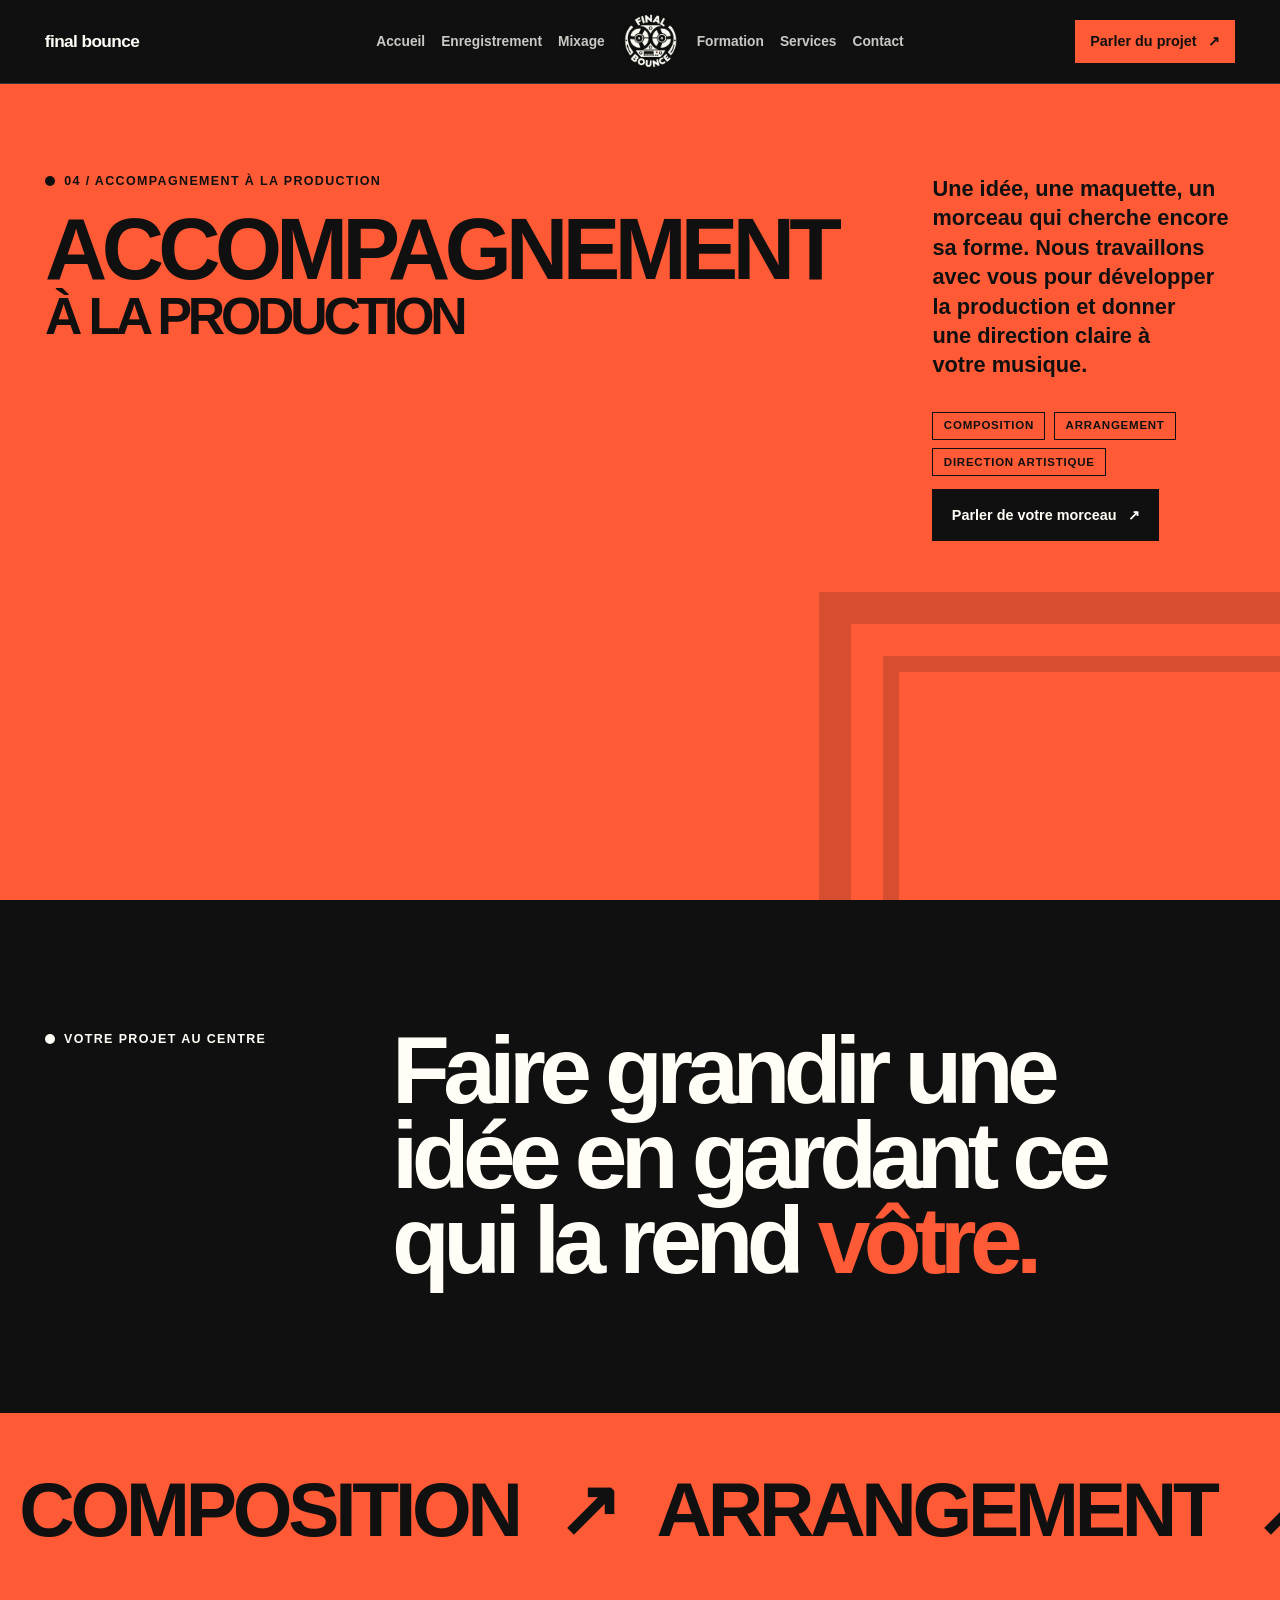
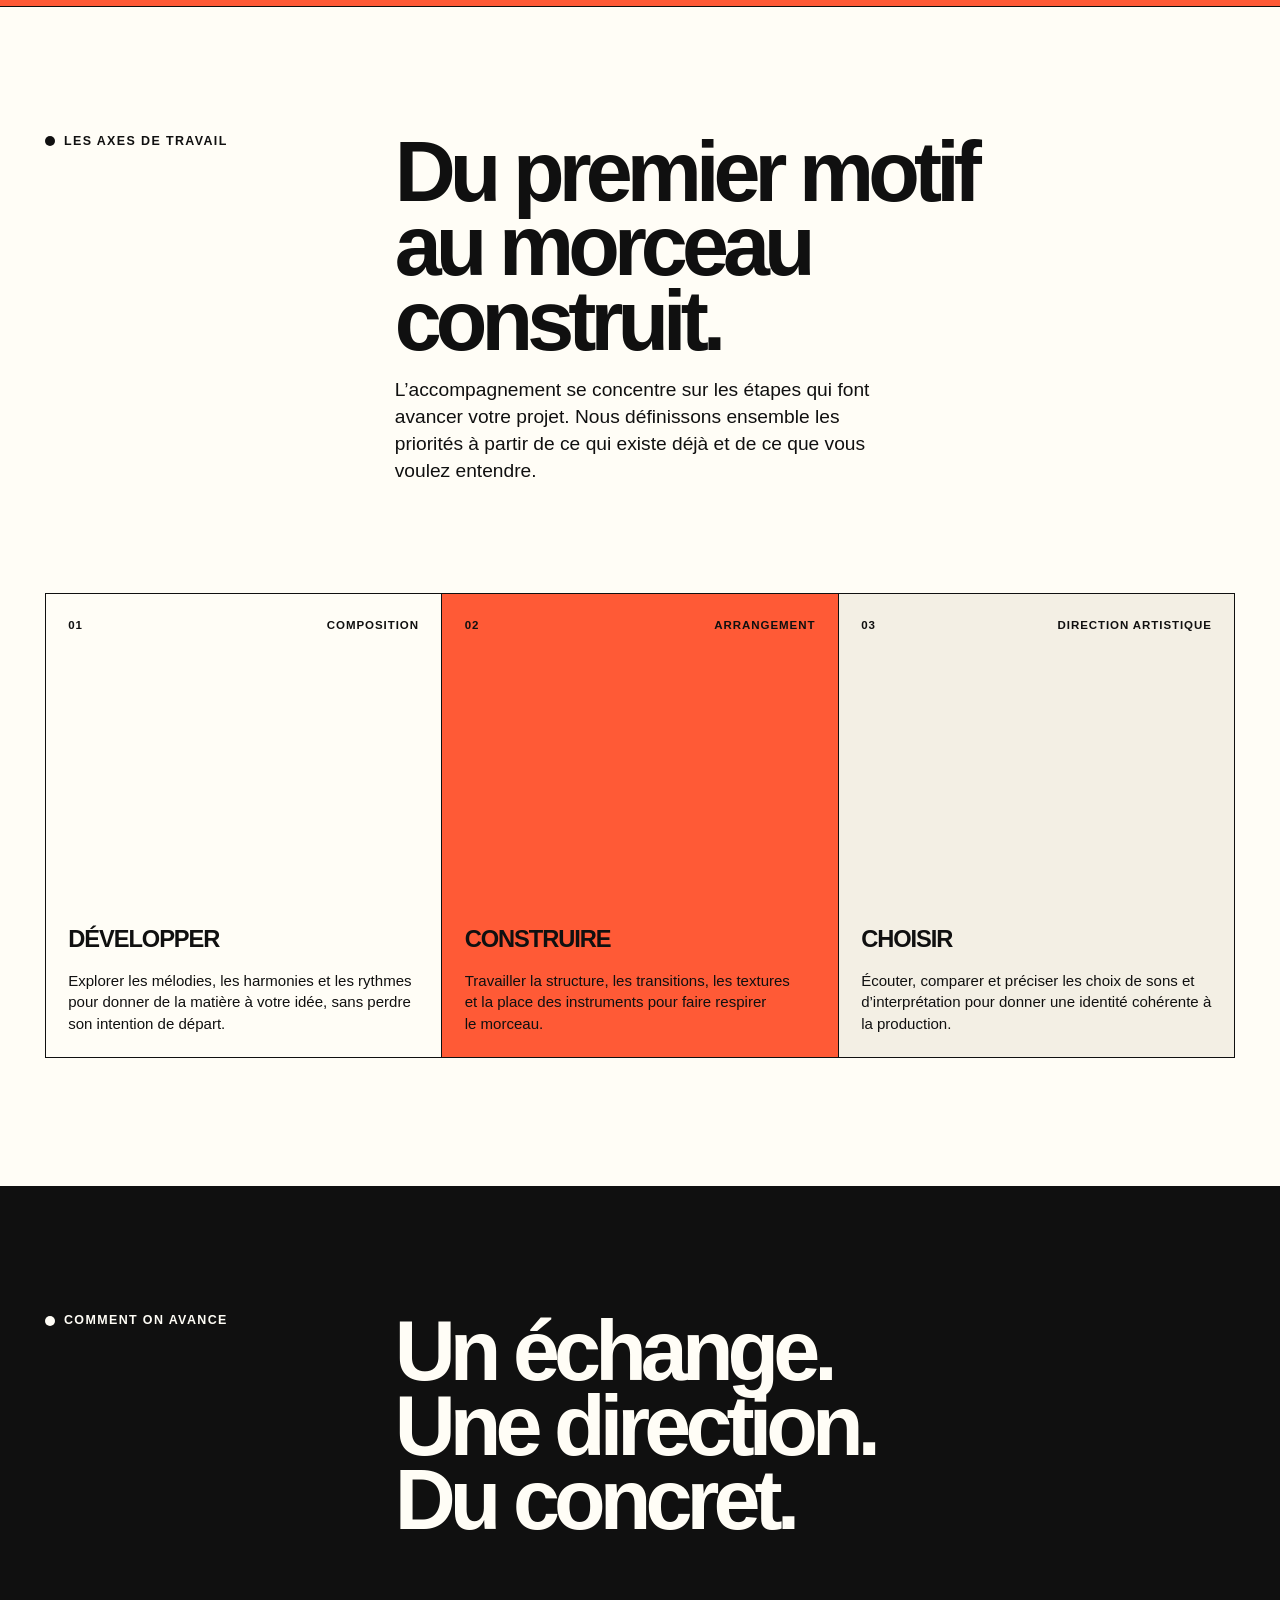
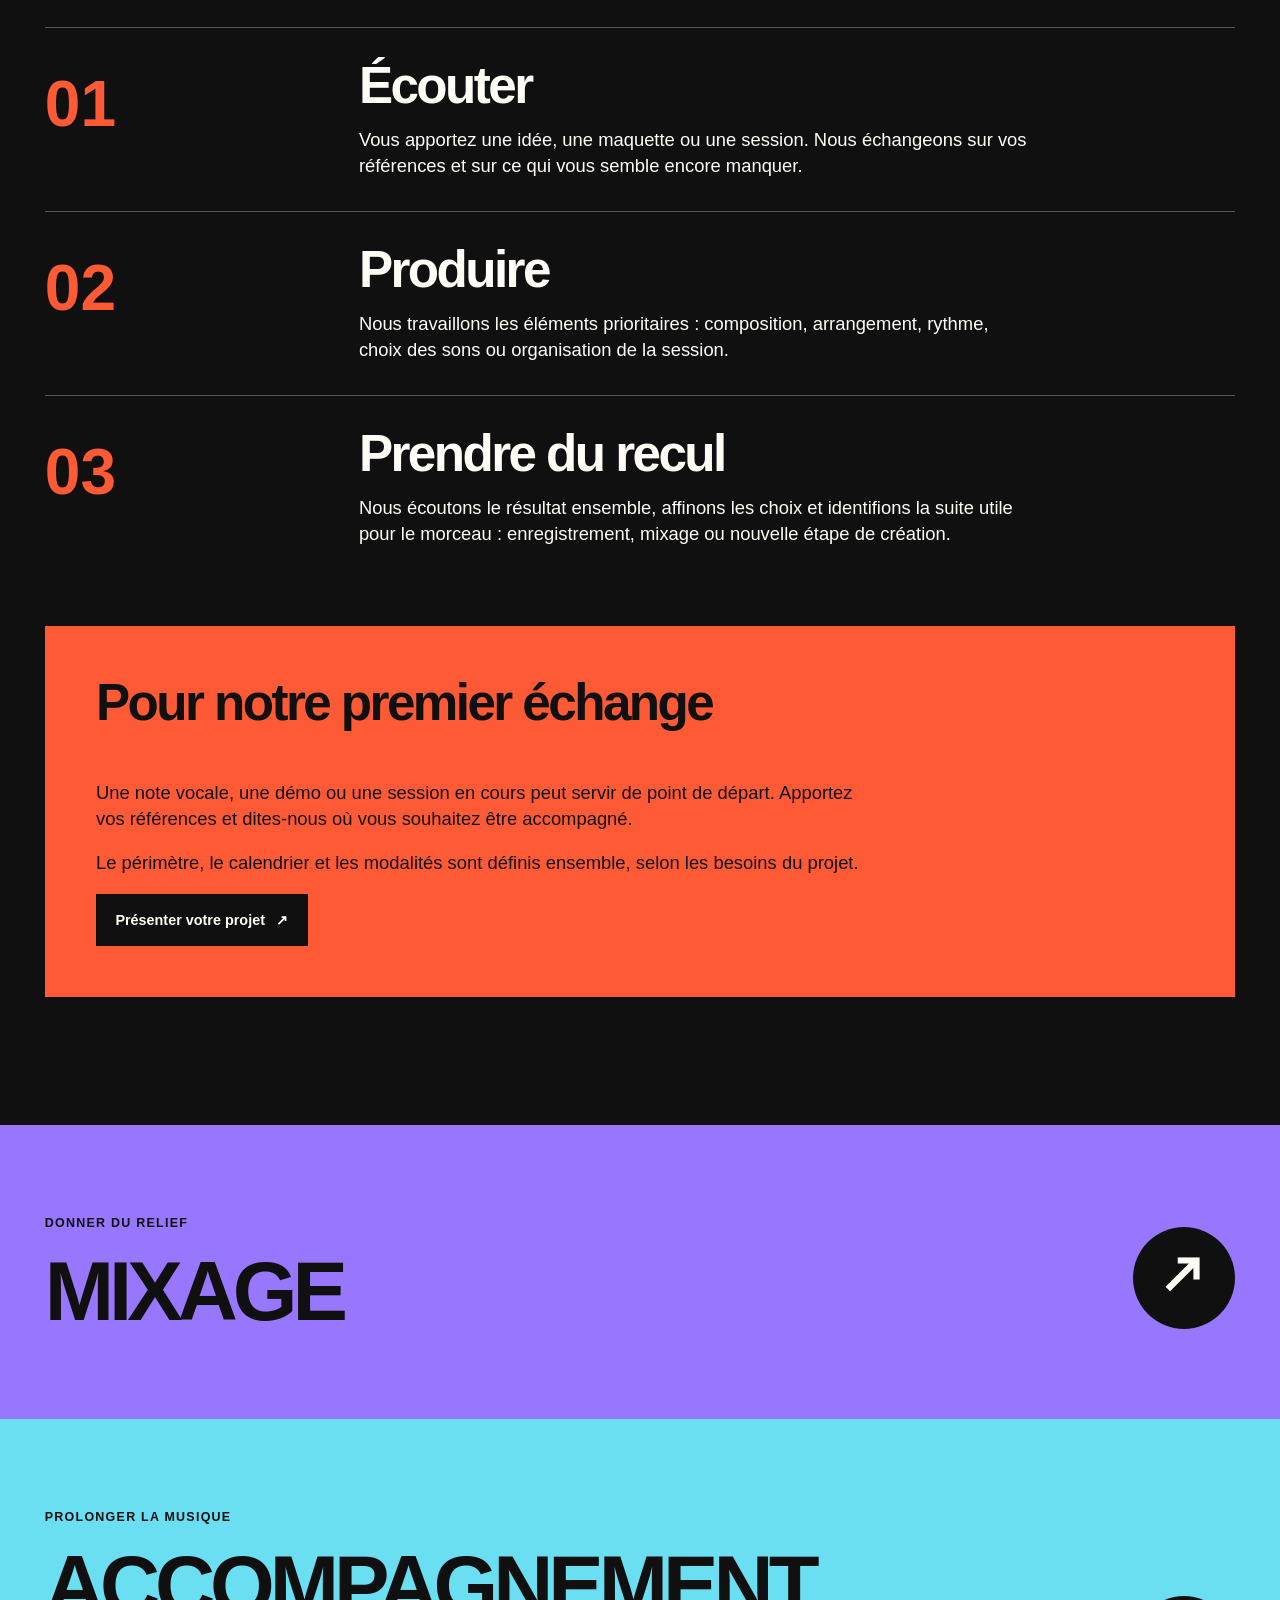
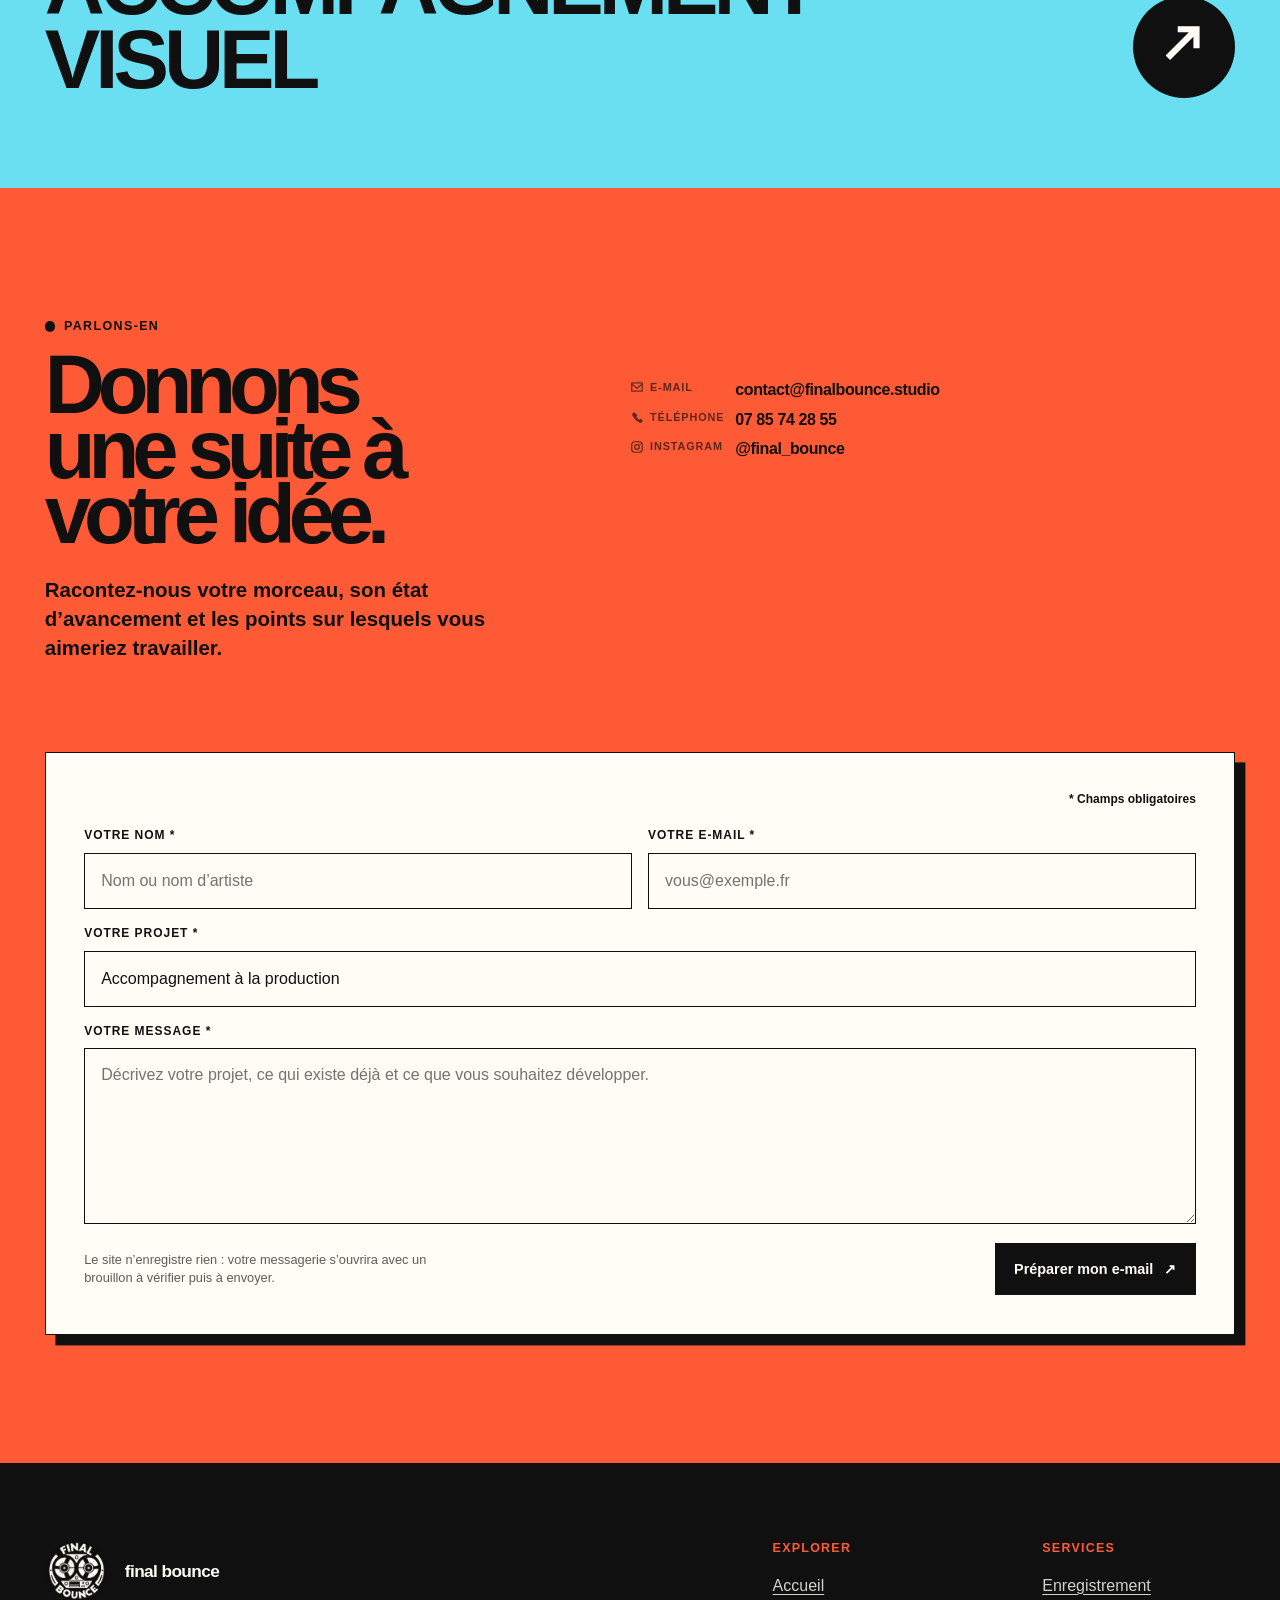
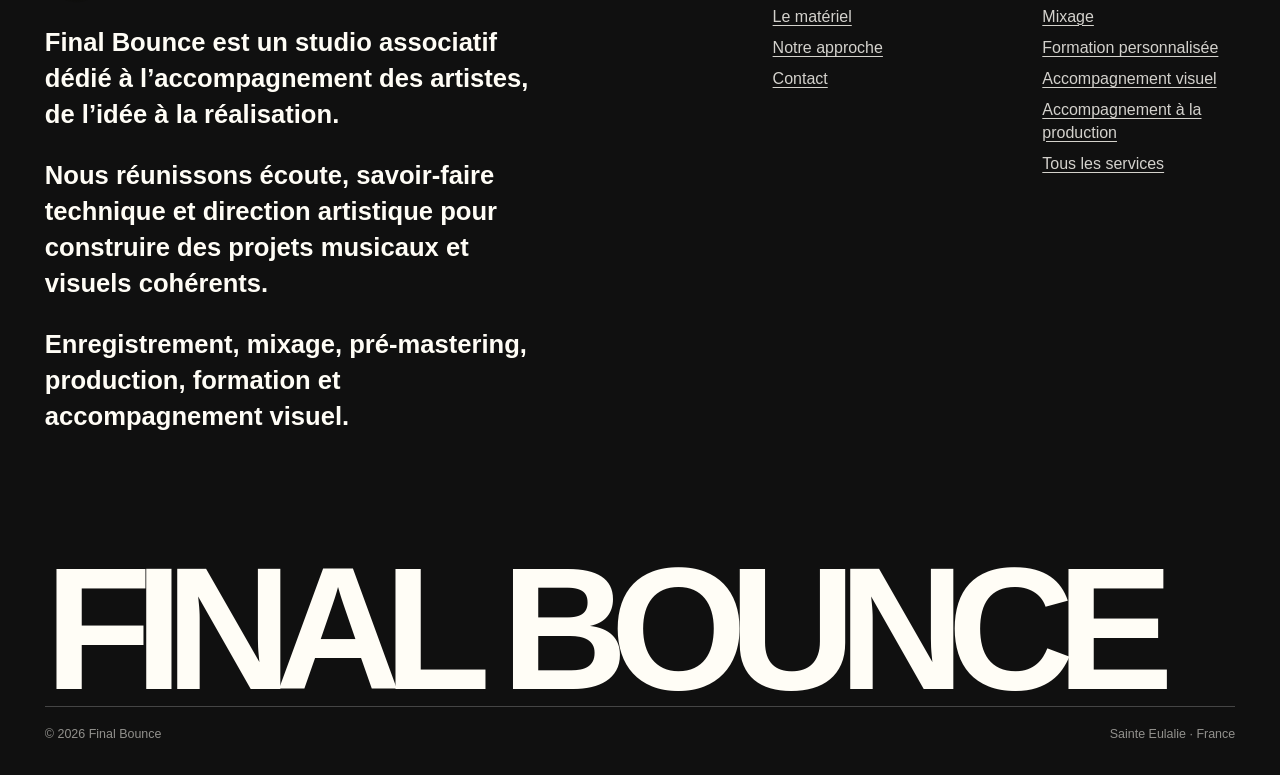
==== commit 231895f0: "Harmonise les pages services et les blocs de contact" ====
--- a/accompagnement-production.html
+++ b/accompagnement-production.html
@@ -19,7 +19,7 @@
     <meta name="twitter:description" content="Composition, arrangement et direction artistique : Final Bounce vous accompagne pour développer votre morceau et faire avancer votre production musicale à Sainte Eulalie.">
     <link rel="preload" href="assets/fonts/BricolageGrotesque-Variable.ttf" as="font" type="font/ttf" crossorigin>
     <link rel="preload" href="assets/fonts/Syne-Variable.ttf" as="font" type="font/ttf" crossorigin>
-    <link rel="stylesheet" href="assets/css/final-bounce.css?v=7">
+    <link rel="stylesheet" href="assets/css/final-bounce.css?v=11">
     <script defer src="assets/js/final-bounce.js?v=2"></script>
     <script type="application/ld+json">
 {
@@ -62,7 +62,7 @@
     <main id="main-content">
       <section class="service-hero" aria-labelledby="page-title">
         <div class="service-hero__inner">
-          <div data-reveal><p class="eyebrow">04 / Accompagnement à la production</p><h1 id="page-title">Accompagnement à la production</h1></div>
+          <div data-reveal><p class="eyebrow">04 / Accompagnement à la production</p><h1 id="page-title" aria-label="Accompagnement à la production"><span>Accompagnement</span><span class="wild">à la production</span></h1></div>
           <div class="service-hero__copy" data-reveal>
             <p>Une idée, une maquette, un morceau qui cherche encore sa forme. Nous travaillons avec vous pour développer la production et donner une direction claire à votre musique.</p>
             <div class="keywords" aria-label="Les axes de l’accompagnement"><span class="keyword">Composition</span><span class="keyword">Arrangement</span><span class="keyword">Direction artistique</span></div>
@@ -74,6 +74,13 @@
         <div class="container service-statement__grid">
           <div><p class="eyebrow">Votre projet au centre</p><h2 id="statement-title" class="sr-only">Notre intention</h2></div>
           <blockquote data-reveal>Faire grandir une idée en gardant ce qui la rend <em>vôtre.</em></blockquote>
+        </div>
+      </section>
+      <section class="signal-section" aria-labelledby="signal-title">
+        <h2 id="signal-title" class="sr-only">Les dimensions de l’accompagnement à la production</h2>
+        <div class="signal-section__track" aria-hidden="true">
+          <div class="signal-section__group"><span>Composition</span><span>Arrangement</span><span>Rythme</span><span>Texture</span><span>Direction artistique</span></div>
+          <div class="signal-section__group"><span>Composition</span><span>Arrangement</span><span>Rythme</span><span>Texture</span><span>Direction artistique</span></div>
         </div>
       </section>
       <section class="section process" aria-labelledby="axes-title">
--- a/assets/css/final-bounce.css
+++ b/assets/css/final-bounce.css
@@ -21,6 +21,7 @@
   --paper-bright: #fffdf6;
   --signal: #ff5a36;
   --acid: #d8ff43;
+  --page-accent: var(--acid);
   --violet: #9877ff;
   --plum: #7d4867;
   --pink: #ff9fc7;
@@ -66,7 +67,7 @@
 
 ::selection {
   color: var(--ink);
-  background: var(--acid);
+  background: var(--page-accent);
 }
 
 a {
@@ -114,7 +115,7 @@
 }
 
 :where(a, button, input, textarea, select):focus-visible {
-  outline: 0.2rem solid var(--acid);
+  outline: 0.2rem solid var(--page-accent);
   outline-offset: 0.2rem;
   box-shadow: 0 0 0 0.28rem var(--ink);
 }
@@ -131,7 +132,7 @@
   left: 0.5rem;
   padding: 0.75rem 1rem;
   color: var(--ink);
-  background: var(--acid);
+  background: var(--page-accent);
   border: 0.12rem solid var(--ink);
   transform: translateY(-160%);
   transition: transform 0.2s ease;
@@ -199,7 +200,7 @@
 
 .button:hover {
   color: var(--ink);
-  background: var(--acid);
+  background: var(--page-accent);
   transform: translateY(-0.18rem);
 }
 
@@ -215,7 +216,7 @@
 
 .button--acid {
   color: var(--ink);
-  background: var(--acid);
+  background: var(--page-accent);
 }
 
 .button--acid:hover {
@@ -310,7 +311,7 @@
   left: 0;
   height: 0.12rem;
   content: "";
-  background: var(--acid);
+  background: var(--page-accent);
   transform: scaleX(0);
   transform-origin: right;
   transition: transform 0.24s var(--ease);
@@ -365,8 +366,8 @@
   min-height: 2.65rem;
   padding: 0.65rem 0.9rem;
   color: var(--ink);
-  background: var(--acid);
-  border-color: var(--acid);
+  background: var(--page-accent);
+  border-color: var(--page-accent);
 }
 
 .site-header__cta:hover {
@@ -1183,7 +1184,7 @@
 }
 
 .equipment-list__number {
-  color: var(--acid);
+  color: var(--page-accent);
   font-family: var(--font-wild);
   font-size: 0.76rem;
   font-weight: 700;
@@ -1227,7 +1228,7 @@
 }
 
 .equipment-list__trigger:focus-visible {
-  outline: 0.18rem solid var(--acid);
+  outline: 0.18rem solid var(--page-accent);
   outline-offset: -0.35rem;
 }
 
@@ -1257,7 +1258,19 @@
 /* Contact + footer */
 .contact {
   color: var(--ink);
-  background: var(--acid);
+  background: var(--page-accent);
+}
+
+.page-home .contact {
+  background: var(--plum);
+}
+
+.page-home .contact__copy {
+  color: var(--paper-bright);
+}
+
+.page-home .contact__item-label {
+  color: rgb(255 253 246 / 85%);
 }
 
 .contact__grid {
@@ -1432,7 +1445,7 @@
 .contact-form textarea:focus-visible {
   outline: none;
   background: var(--paper-bright);
-  box-shadow: 0 0 0 0.2rem var(--signal);
+  box-shadow: 0 0 0 0.2rem var(--page-accent), 0 0 0 0.3rem var(--ink);
 }
 
 .contact-form__footer {
@@ -1504,7 +1517,7 @@
 .site-footer h2,
 .site-footer h3 {
   margin-bottom: 1.1rem;
-  color: var(--acid);
+  color: var(--page-accent);
   font-size: 0.78rem;
   font-weight: 700;
   letter-spacing: 0.1em;
@@ -1558,7 +1571,7 @@
 
 /* Service pages */
 .page-recording {
-  --page-accent: var(--acid);
+  --page-accent: var(--paper-bright);
   --page-accent-2: var(--sky);
 }
 
@@ -1580,9 +1593,9 @@
 .service-hero {
   position: relative;
   display: grid;
-  min-height: 80svh;
-  padding-top: calc(var(--header-height) + clamp(1.75rem, 5vh, 4rem));
-  padding-bottom: clamp(4rem, 8vw, 8rem);
+  min-height: 100svh;
+  padding-top: calc(var(--header-height) + clamp(3rem, 10svh, 7rem));
+  padding-bottom: clamp(2rem, 5svh, 4rem);
   overflow: hidden;
   background: var(--page-accent);
 }
@@ -1594,10 +1607,8 @@
   width: clamp(18rem, 48vw, 49rem);
   aspect-ratio: 1;
   content: "";
-  background: repeating-conic-gradient(var(--ink) 0 9deg, transparent 9deg 22deg);
-  border-radius: 50%;
   opacity: 0.16;
-  animation: slow-spin 28s linear infinite;
+  pointer-events: none;
 }
 
 .service-hero__inner {
@@ -1606,11 +1617,22 @@
   display: grid;
   grid-template-columns: minmax(0, 1.45fr) minmax(18rem, 0.55fr);
   gap: clamp(2rem, 7vw, 8rem);
-  align-items: end;
-  align-self: center;
+  align-items: start;
+  align-self: start;
   width: min(100%, var(--max-width));
   margin-inline: auto;
   padding-inline: var(--gutter);
+}
+
+.service-hero .eyebrow {
+  display: flex;
+  align-items: flex-start;
+  line-height: 1.2;
+}
+
+.service-hero .eyebrow::before {
+  flex-shrink: 0;
+  margin-top: 0.15em;
 }
 
 .service-hero h1 {
@@ -1837,7 +1859,7 @@
 }
 
 .gear-callout strong {
-  color: var(--acid);
+  color: var(--page-accent);
   font-family: var(--font-wild);
   font-size: clamp(1.2rem, 2vw, 1.8rem);
   line-height: 0.95;
@@ -1942,7 +1964,7 @@
 }
 
 .service-next--recording {
-  background: var(--sky);
+  background: var(--paper-bright);
 }
 
 .service-next--mixing {
@@ -2065,12 +2087,6 @@
     top: 50%;
     left: 50%;
     transform: translate(-50%, -50%);
-  }
-
-  .service-hero__inner {
-    align-self: start;
-    align-items: start;
-    margin-top: clamp(3.5rem, 9vh, 6rem);
   }
 
   .site-nav {
@@ -2254,13 +2270,9 @@
     grid-column: 1 / -1;
   }
 
-  .service-hero {
-    min-height: 52rem;
-  }
-
   .service-hero__inner {
     grid-template-columns: 1fr;
-    align-content: center;
+    align-content: start;
   }
 
   .service-hero h1 {
@@ -2380,6 +2392,10 @@
     flex-direction: column;
   }
 
+  .service-hero .eyebrow {
+    min-height: 2.4em;
+  }
+
   .service-hero h1 {
     font-size: clamp(3.65rem, 17.7vw, 5.4rem);
   }
@@ -2416,7 +2432,7 @@
   }
 }
 
-/* Activity accents stay local; every contact section keeps the shared green. */
+/* Shared interface elements inherit each activity's tile colour. */
 .page-visual {
   --page-accent: var(--sky);
   --page-accent-2: var(--paper);
@@ -2427,24 +2443,101 @@
   --page-accent-2: var(--paper);
 }
 
-.page-service-detail:not(.page-training) .service-hero h1 {
-  max-width: 13ch;
-  font-size: clamp(3.1rem, 7.3vw, 7.5rem);
+.site-footer a {
+  transition: color 0.22s ease;
+}
+
+.site-footer a:is(:hover, :focus-visible) {
+  color: var(--page-accent);
+}
+
+.menu-toggle {
+  transition: color 0.22s ease, border-color 0.22s ease;
+}
+
+.menu-toggle:is(:hover, :focus-visible, [aria-expanded="true"]) {
+  color: var(--page-accent);
+  border-color: var(--page-accent);
+}
+
+.page-visual .service-hero__inner > div:first-child,
+.page-production .service-hero__inner > div:first-child {
+  container-type: inline-size;
+}
+
+.page-visual .service-hero h1,
+.page-production .service-hero h1 {
+  max-width: none;
+  font-size: clamp(1.65rem, 10.8cqi, 7rem);
   letter-spacing: -0.065em;
-  line-height: 0.9;
-  text-transform: none;
-}
-
-.page-service-detail .site-header__cta {
-  background: var(--page-accent);
-}
-
-.page-service-detail .site-header__cta {
-  border-color: var(--page-accent);
-}
-
-.page-service-detail .site-nav a::after {
-  background: var(--page-accent);
+  line-height: 0.95;
+}
+
+.page-visual .service-hero h1 span,
+.page-production .service-hero h1 span {
+  white-space: nowrap;
+}
+
+.page-visual .service-hero h1 .wild {
+  font-size: 1.45em;
+  line-height: 0.85;
+}
+
+.page-production .service-hero h1 .wild {
+  font-size: 0.6em;
+  line-height: 1;
+}
+
+/* Only the visual service uses the rotating wheel. */
+.page-visual .service-hero::after {
+  background: repeating-conic-gradient(var(--ink) 0 9deg, transparent 9deg 22deg);
+  border-radius: 50%;
+  animation: slow-spin 28s linear infinite;
+}
+
+.page-recording .service-hero::after {
+  right: -8%;
+  bottom: -12%;
+  width: clamp(18rem, 40vw, 42rem);
+  border: 1.25rem solid var(--ink);
+  border-radius: 50%;
+  animation: recording-breathe 4s ease-in-out infinite;
+}
+
+.page-mixing .service-hero::after {
+  right: 0;
+  bottom: 0;
+  width: clamp(18rem, 40vw, 42rem);
+  height: clamp(10rem, 24vw, 24rem);
+  aspect-ratio: auto;
+  background:
+    linear-gradient(var(--ink) 0 0) 0 100% / 8% 42% no-repeat,
+    linear-gradient(var(--ink) 0 0) 14% 100% / 8% 66% no-repeat,
+    linear-gradient(var(--ink) 0 0) 28% 100% / 8% 54% no-repeat,
+    linear-gradient(var(--ink) 0 0) 42% 100% / 8% 82% no-repeat,
+    linear-gradient(var(--ink) 0 0) 56% 100% / 8% 61% no-repeat,
+    linear-gradient(var(--ink) 0 0) 70% 100% / 8% 75% no-repeat,
+    linear-gradient(var(--ink) 0 0) 84% 100% / 8% 49% no-repeat;
+  animation: mixage-wave 1.8s ease-in-out infinite;
+}
+
+.page-equipment-detail .service-hero::after {
+  right: 2%;
+  bottom: -8%;
+  width: clamp(14rem, 28vw, 25rem);
+  background: var(--ink);
+  border-radius: 50%;
+  animation: equipment-morph 8s ease-in-out infinite;
+}
+
+@keyframes recording-breathe {
+  0%, 100% { transform: scale(1); }
+  50% { transform: scale(1.08); }
+}
+
+@keyframes equipment-morph {
+  0%, 100% { border-radius: 50%; transform: rotate(0); }
+  50% { border-radius: 0; transform: rotate(45deg); }
 }
 
 .page-service-detail .service-hero__copy .button,
@@ -2464,6 +2557,7 @@
   background: var(--ink);
   border-radius: 0;
   clip-path: polygon(50% 0, 62% 38%, 100% 50%, 62% 62%, 50% 100%, 38% 62%, 0 50%, 38% 38%);
+  animation: slow-spin 28s linear infinite;
 }
 
 .page-production .service-hero::after {
@@ -2471,6 +2565,7 @@
   border: 2rem solid var(--ink);
   border-radius: 0;
   box-shadow: inset 0 0 0 2rem var(--signal), inset 0 0 0 3rem var(--ink);
+  animation: slow-spin 28s linear infinite;
 }
 
 .service-next--visual {
@@ -2556,10 +2651,6 @@
 @media (max-width: 800px) {
   .page-service-detail .service-hero__inner {
     grid-template-columns: 1fr;
-  }
-
-  .page-service-detail:not(.page-training) .service-hero h1 {
-    font-size: clamp(3.1rem, 10vw, 5.5rem);
   }
 
   .page-service-detail .service-hero__copy {
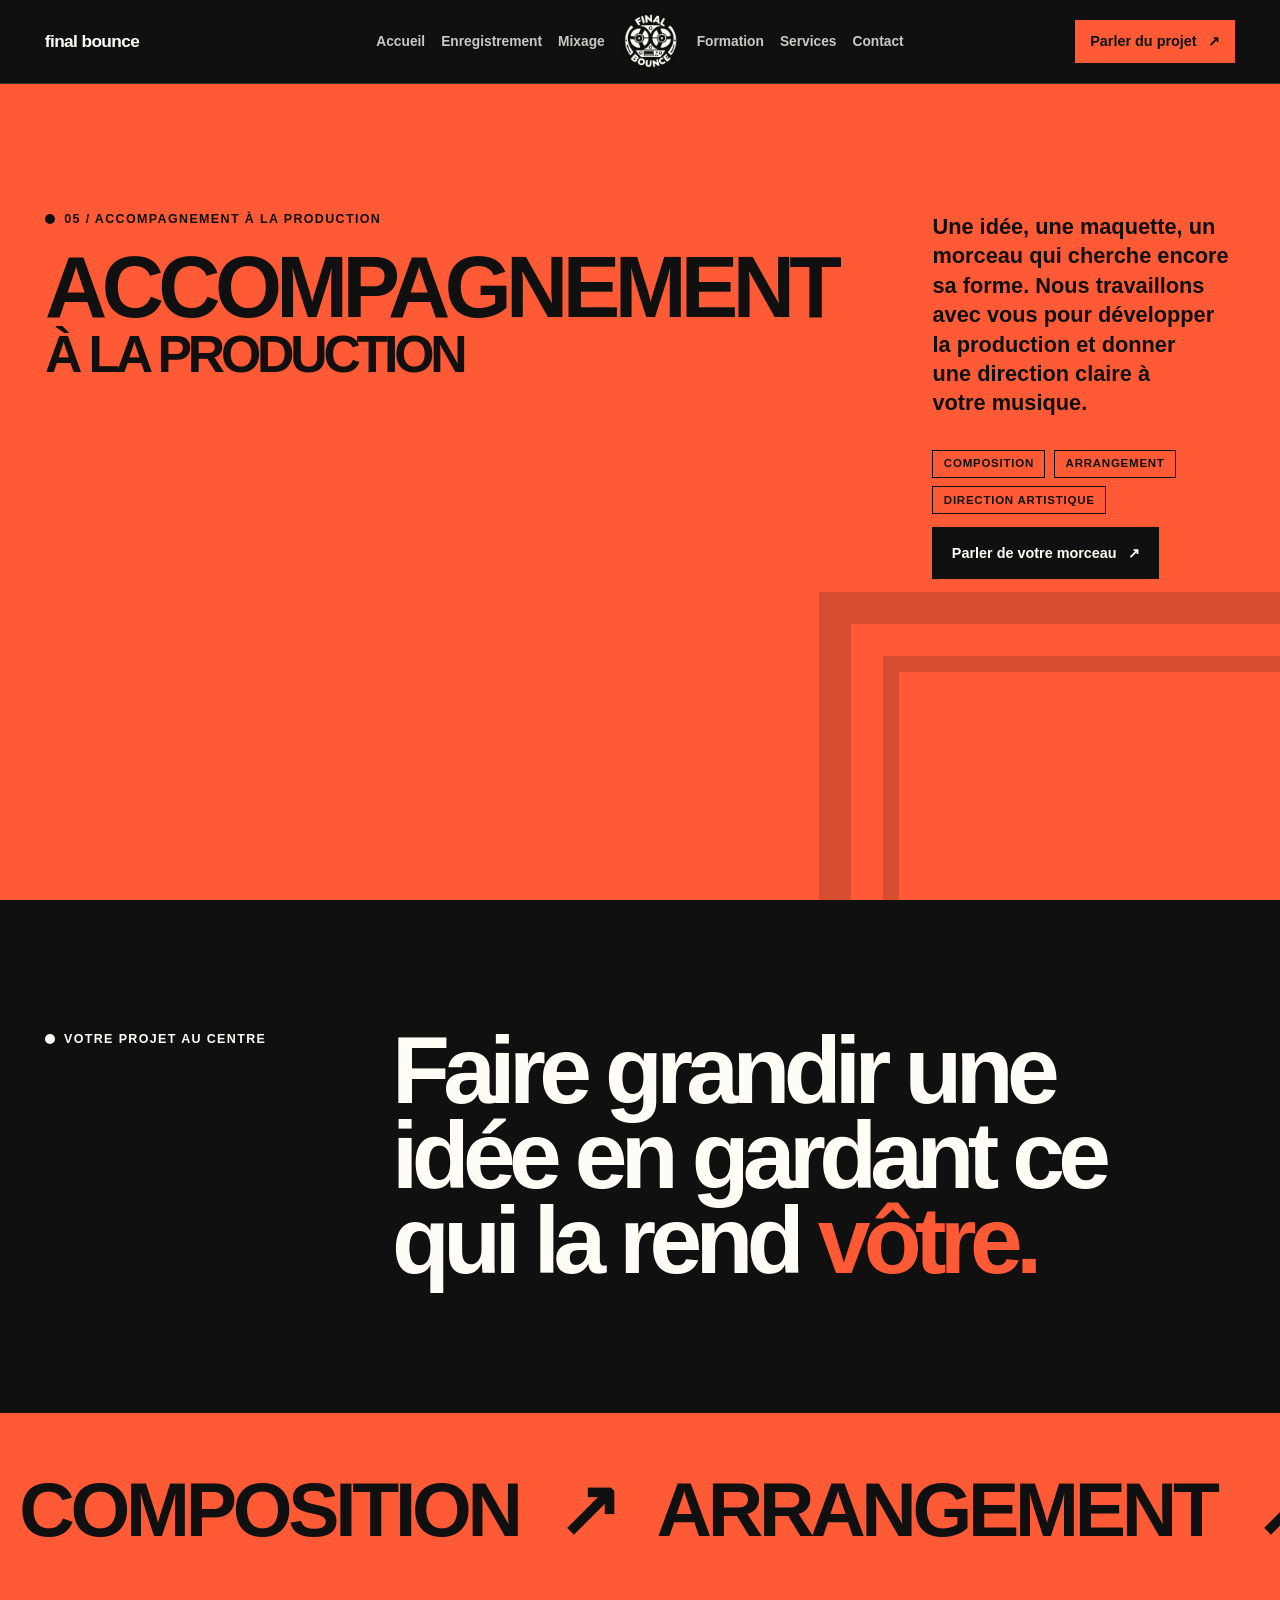
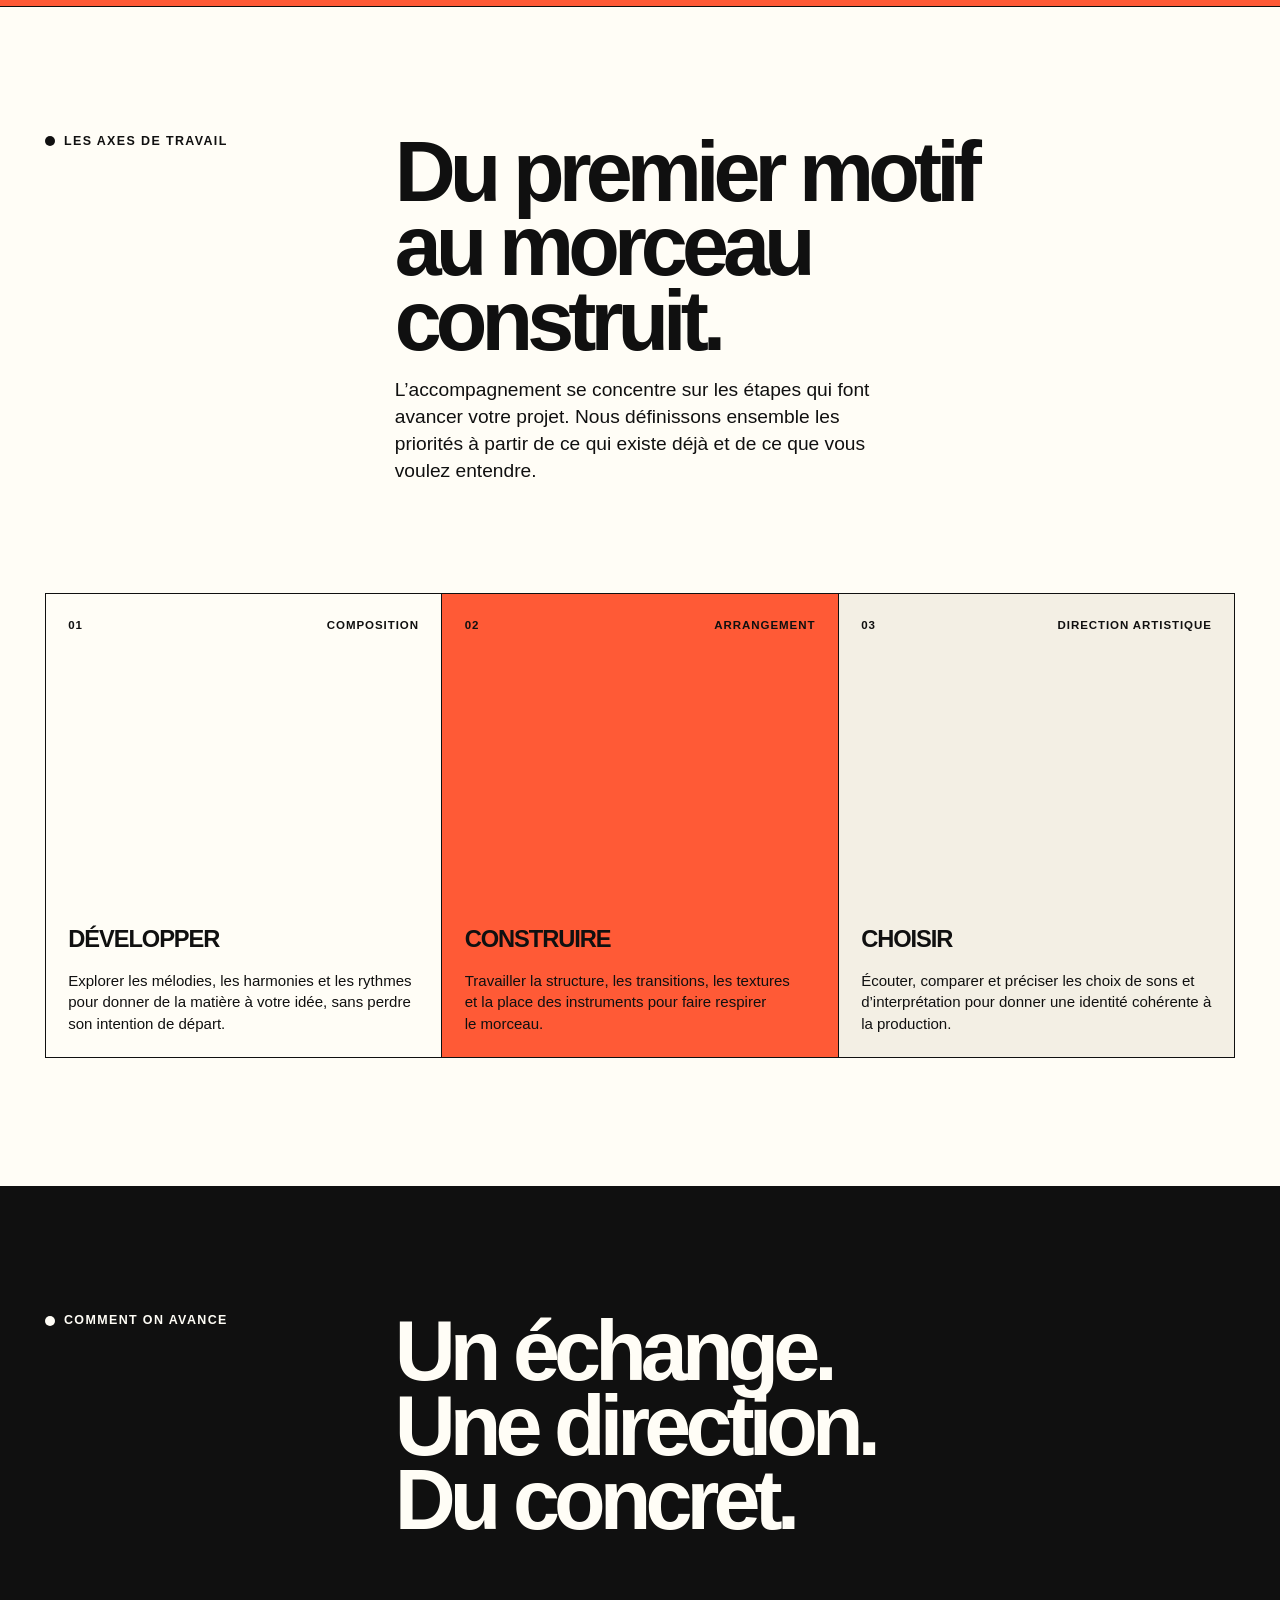
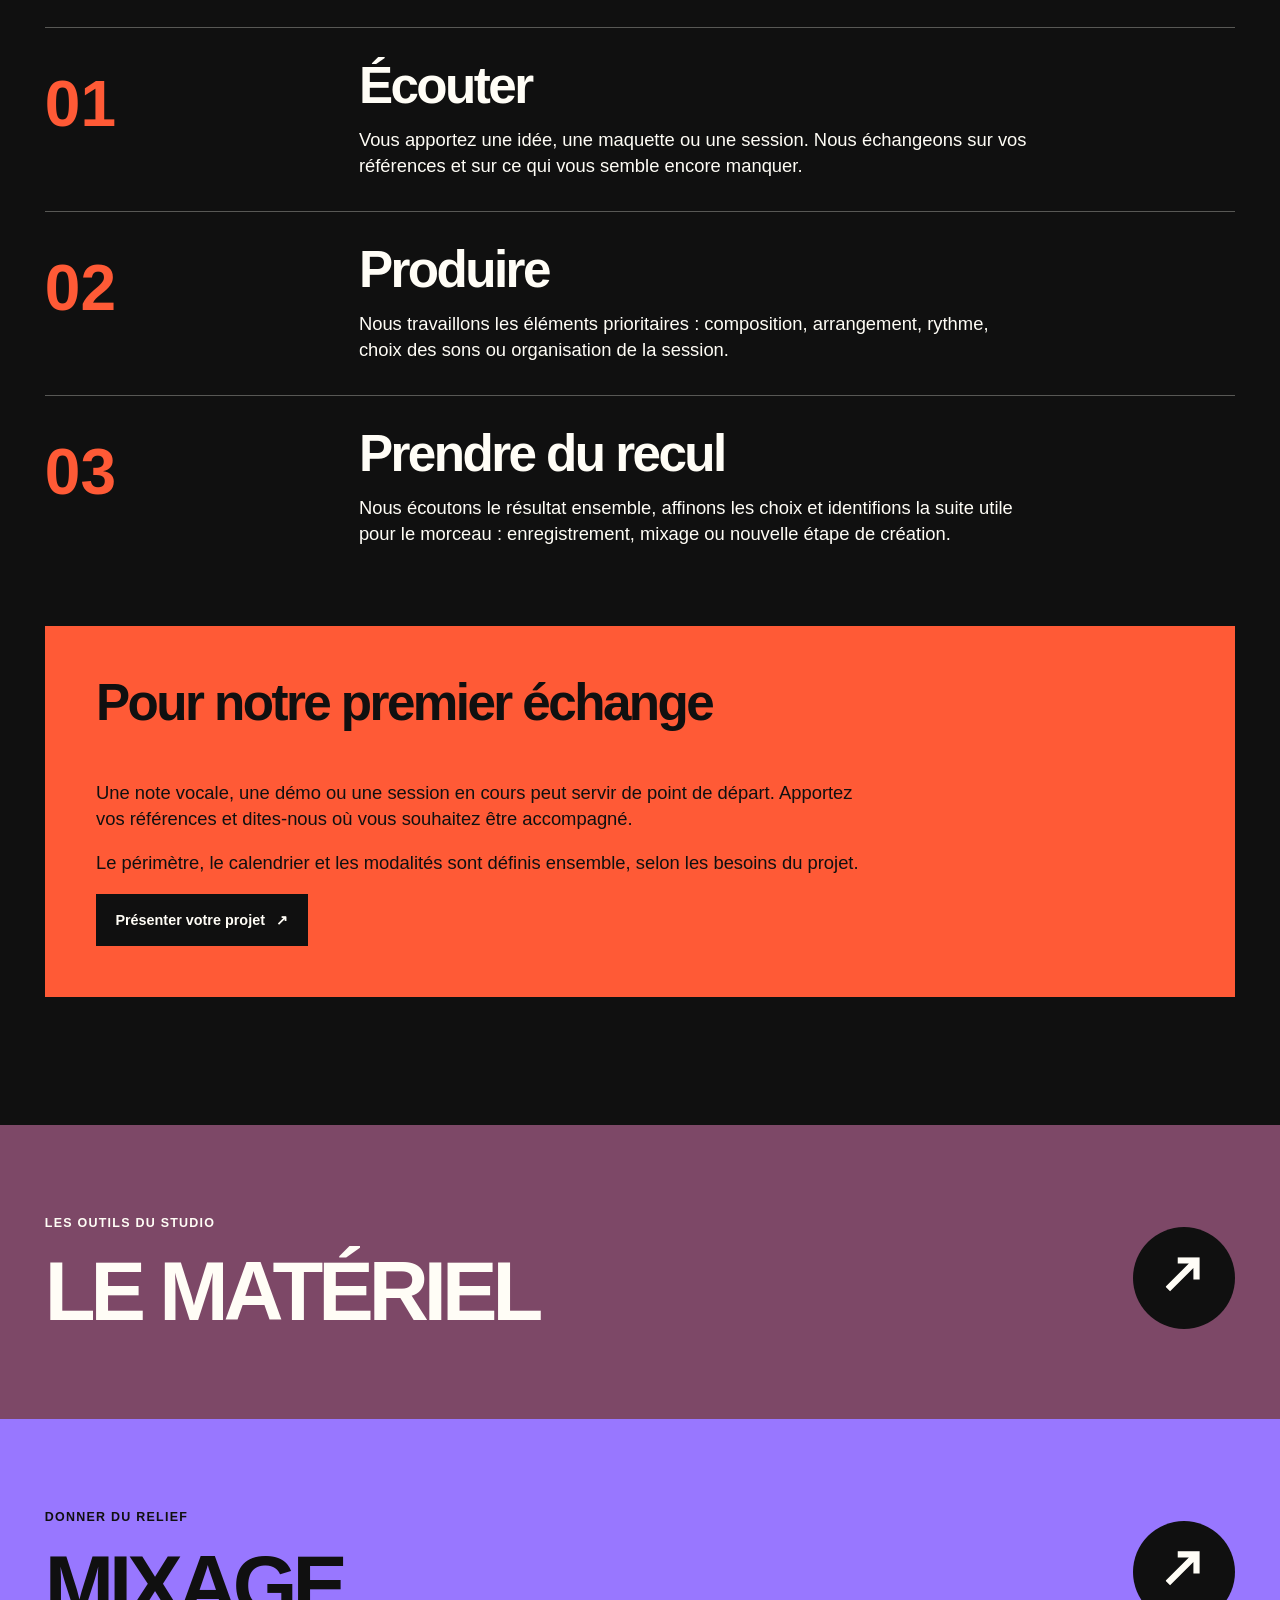
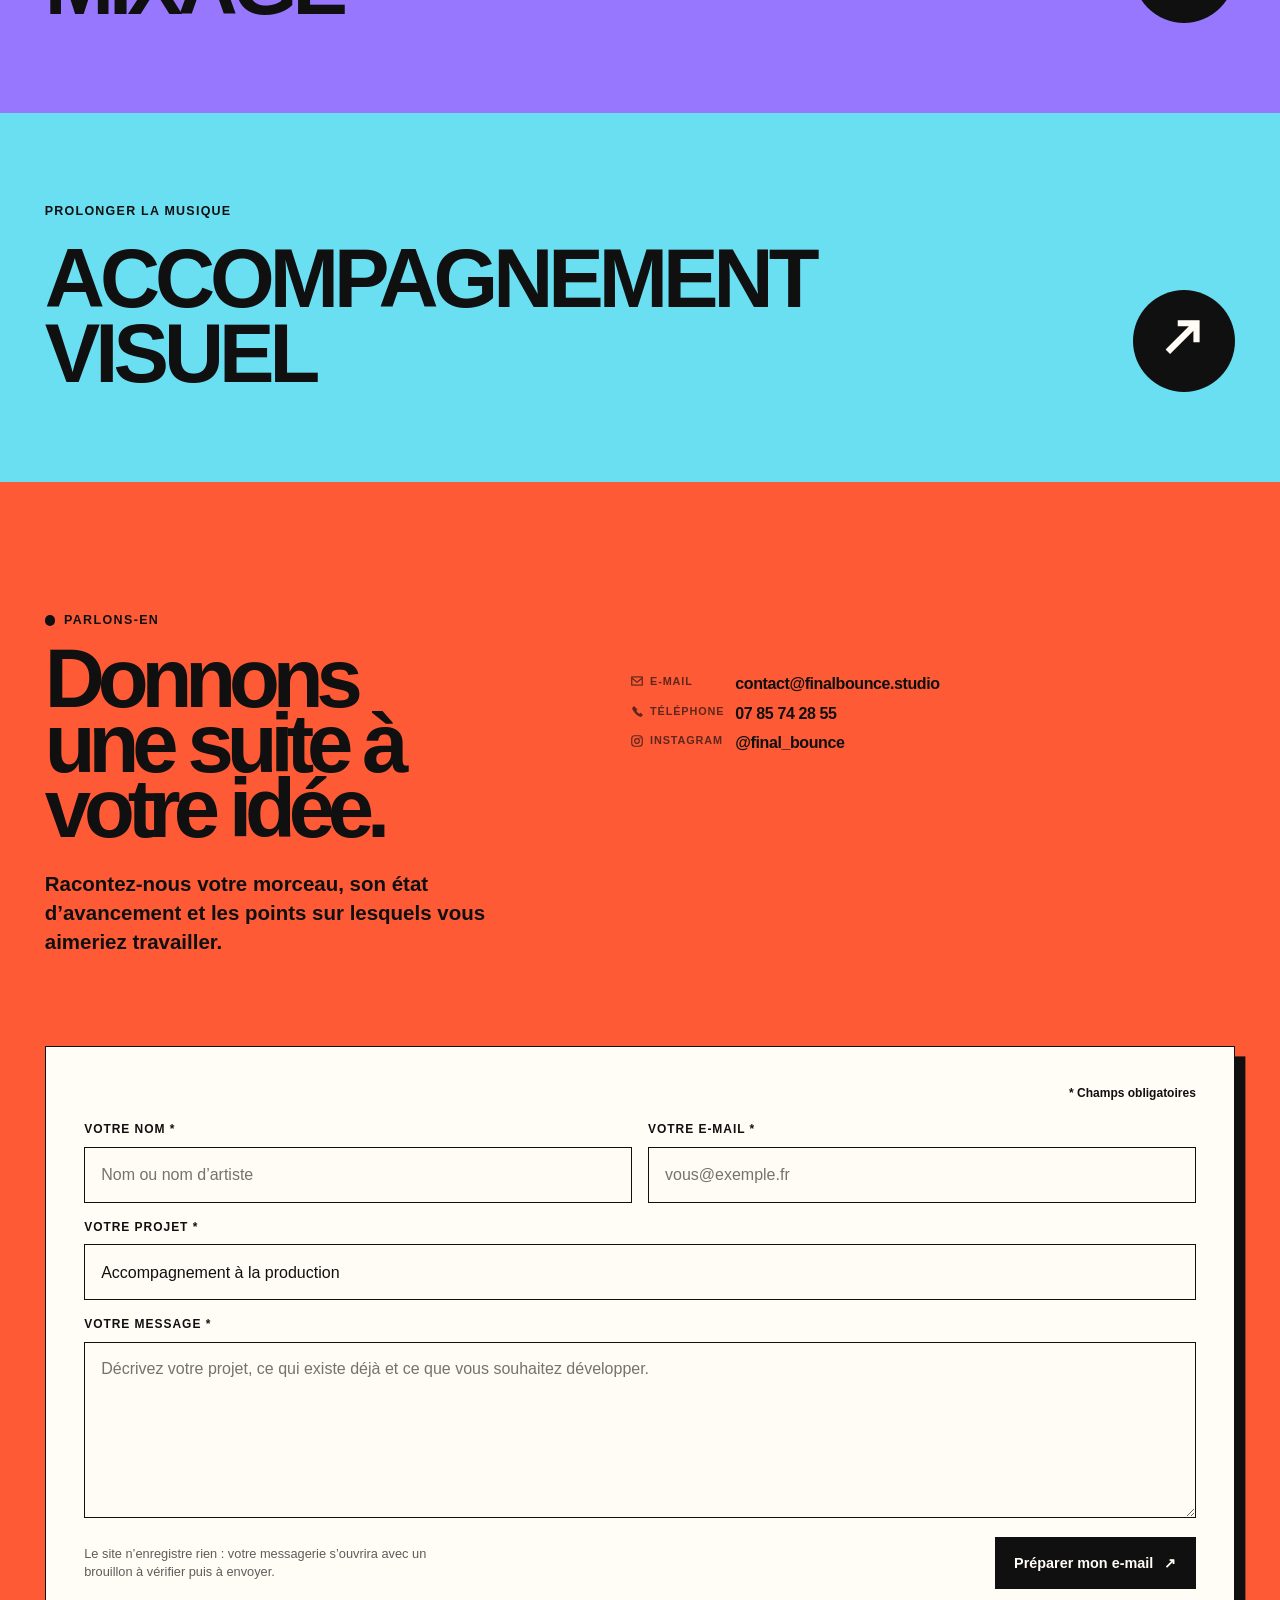
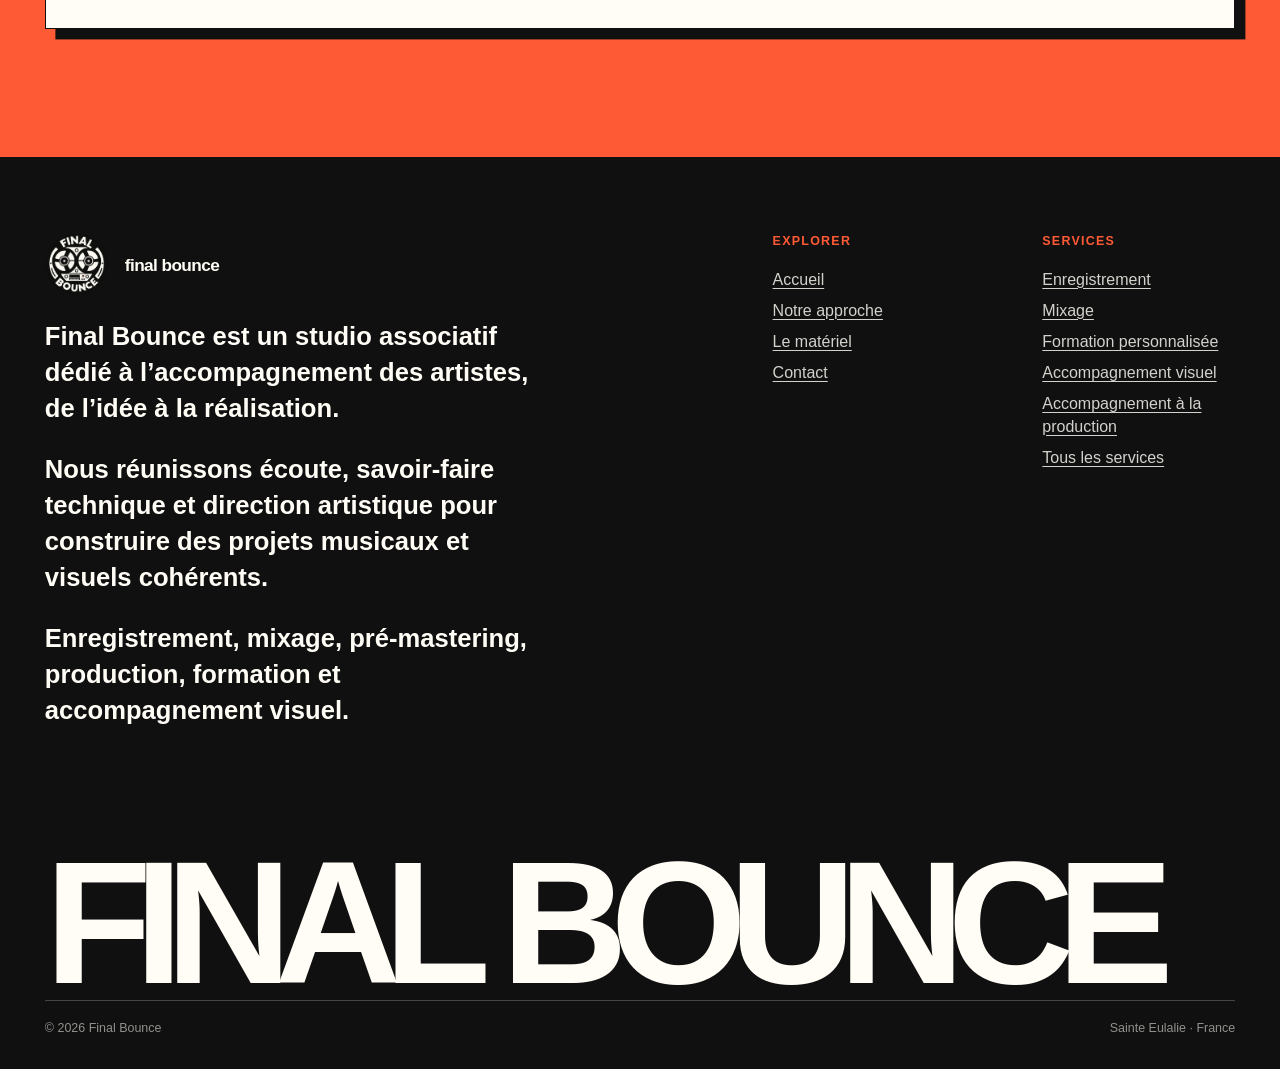
==== commit 6d059461: "mmm" ====
--- a/accompagnement-production.html
+++ b/accompagnement-production.html
@@ -19,7 +19,7 @@
     <meta name="twitter:description" content="Composition, arrangement et direction artistique : Final Bounce vous accompagne pour développer votre morceau et faire avancer votre production musicale à Sainte Eulalie.">
     <link rel="preload" href="assets/fonts/BricolageGrotesque-Variable.ttf" as="font" type="font/ttf" crossorigin>
     <link rel="preload" href="assets/fonts/Syne-Variable.ttf" as="font" type="font/ttf" crossorigin>
-    <link rel="stylesheet" href="assets/css/final-bounce.css?v=11">
+    <link rel="stylesheet" href="assets/css/final-bounce.css?v=20">
     <script defer src="assets/js/final-bounce.js?v=2"></script>
     <script type="application/ld+json">
 {
@@ -62,7 +62,7 @@
     <main id="main-content">
       <section class="service-hero" aria-labelledby="page-title">
         <div class="service-hero__inner">
-          <div data-reveal><p class="eyebrow">04 / Accompagnement à la production</p><h1 id="page-title" aria-label="Accompagnement à la production"><span>Accompagnement</span><span class="wild">à la production</span></h1></div>
+          <div data-reveal><p class="eyebrow">05 / Accompagnement à la production</p><h1 id="page-title" aria-label="Accompagnement à la production"><span>Accompagnement</span><span class="wild">à la production</span></h1></div>
           <div class="service-hero__copy" data-reveal>
             <p>Une idée, une maquette, un morceau qui cherche encore sa forme. Nous travaillons avec vous pour développer la production et donner une direction claire à votre musique.</p>
             <div class="keywords" aria-label="Les axes de l’accompagnement"><span class="keyword">Composition</span><span class="keyword">Arrangement</span><span class="keyword">Direction artistique</span></div>
@@ -106,6 +106,7 @@
       </section>
       <section class="service-next-group" aria-labelledby="next-title">
         <h2 id="next-title" class="sr-only">Découvrir d’autres activités Final Bounce</h2>
+        <a class="service-next service-next--equipment" href="materiel.html"><div class="container service-next__inner"><span><span class="service-next__label">Les outils du studio</span><strong>Le matériel</strong></span><span class="service-next__arrow diagonal-arrow" aria-hidden="true">↗</span></div></a>
         <a class="service-next service-next--mixing" href="mixage.html"><div class="container service-next__inner"><span><span class="service-next__label">Donner du relief</span><strong>Mixage</strong></span><span class="service-next__arrow diagonal-arrow" aria-hidden="true">↗</span></div></a>
         <a class="service-next service-next--visual" href="accompagnement-visuel.html"><div class="container service-next__inner"><span><span class="service-next__label">Prolonger la musique</span><strong>Accompagnement visuel</strong></span><span class="service-next__arrow diagonal-arrow" aria-hidden="true">↗</span></div></a>
       </section>
@@ -140,7 +141,7 @@
       <div class="container">
         <div class="site-footer__top">
           <div class="site-footer__statement"><div class="site-footer__identity"><img class="site-footer__logo" src="assets/brand/final-bounce-logo-epure.png" alt=""><h2>Final Bounce</h2></div><p>Final Bounce est un studio associatif dédié à l’accompagnement des artistes, de l’idée à la réalisation.</p><p>Nous réunissons écoute, savoir-faire technique et direction artistique pour construire des projets musicaux et visuels cohérents.</p><p>Enregistrement, mixage, pré-mastering, production, formation et accompagnement visuel.</p></div>
-          <div><h3>Explorer</h3><ul><li><a href="index.html">Accueil</a></li><li><a href="materiel.html">Le matériel</a></li><li><a href="index.html#approche">Notre approche</a></li><li><a href="#contact">Contact</a></li></ul></div>
+          <div><h3>Explorer</h3><ul><li><a href="index.html">Accueil</a></li><li><a href="index.html#approche">Notre approche</a></li><li><a href="materiel.html">Le matériel</a></li><li><a href="#contact">Contact</a></li></ul></div>
           <div><h3>Services</h3><ul><li><a href="enregistrement.html">Enregistrement</a></li><li><a href="mixage.html">Mixage</a></li><li><a href="formation.html">Formation personnalisée</a></li><li><a href="accompagnement-visuel.html">Accompagnement visuel</a></li><li><a href="accompagnement-production.html" aria-current="page">Accompagnement à la production</a></li><li><a href="index.html#services">Tous les services</a></li></ul></div>
         </div>
         <div class="site-footer__brand" aria-hidden="true">Final Bounce</div>
--- a/assets/css/final-bounce.css
+++ b/assets/css/final-bounce.css
@@ -614,7 +614,7 @@
 }
 
 .service-feature:first-child {
-  background: var(--paper-bright);
+  background: var(--paper);
 }
 
 .service-feature--training {
@@ -626,6 +626,7 @@
 }
 
 .service-feature--production {
+  container-type: inline-size;
   grid-column: 1 / -1;
   background: var(--signal);
 }
@@ -768,6 +769,7 @@
 @media (min-width: 801px) {
   .service-feature.service-feature--production h3 {
     max-width: 68%;
+    font-size: clamp(2rem, 7.8cqi, 8rem);
   }
 
   .service-feature--production .service-feature__animation {
@@ -808,6 +810,11 @@
   flex-wrap: wrap;
   gap: 0.45rem;
   max-width: 36rem;
+}
+
+.service-feature--production h3 span {
+  display: block;
+  white-space: nowrap;
 }
 
 .service-feature__tags .service-feature__tag-break {
@@ -1261,18 +1268,6 @@
   background: var(--page-accent);
 }
 
-.page-home .contact {
-  background: var(--plum);
-}
-
-.page-home .contact__copy {
-  color: var(--paper-bright);
-}
-
-.page-home .contact__item-label {
-  color: rgb(255 253 246 / 85%);
-}
-
 .contact__grid {
   display: grid;
   grid-template-columns: minmax(0, 0.9fr) minmax(22rem, 1.1fr);
@@ -1571,7 +1566,7 @@
 
 /* Service pages */
 .page-recording {
-  --page-accent: var(--paper-bright);
+  --page-accent: var(--paper);
   --page-accent-2: var(--sky);
 }
 
@@ -1586,7 +1581,7 @@
 }
 
 .page-equipment-detail {
-  --page-accent: var(--sky);
+  --page-accent: var(--plum);
   --page-accent-2: var(--violet);
 }
 
@@ -1594,7 +1589,7 @@
   position: relative;
   display: grid;
   min-height: 100svh;
-  padding-top: calc(var(--header-height) + clamp(3rem, 10svh, 7rem));
+  padding-top: calc(var(--header-height) + clamp(5rem, 10vw, 10rem));
   padding-bottom: clamp(2rem, 5svh, 4rem);
   overflow: hidden;
   background: var(--page-accent);
@@ -1669,6 +1664,19 @@
   white-space: nowrap;
 }
 
+.page-equipment-detail .service-hero__inner > div:first-child {
+  container-type: inline-size;
+}
+
+.page-equipment-detail .service-hero h1 {
+  max-width: none;
+}
+
+.page-equipment-detail .service-hero h1 .wild {
+  font-size: min(0.6em, 11cqi);
+  white-space: nowrap;
+}
+
 .service-hero__copy {
   padding-bottom: 0.7rem;
 }
@@ -1834,9 +1842,16 @@
 }
 
 .gear-card li::before {
+  display: inline-block;
+  width: 0.95em;
+  height: 0.95em;
   margin-right: 0.45rem;
-  content: "↗";
-  font-weight: 750;
+  vertical-align: -0.1em;
+  content: "";
+  background-color: currentColor;
+  /* Draw the arrow instead of letting iOS substitute an emoji glyph. */
+  -webkit-mask: url("data:image/svg+xml,%3Csvg xmlns='http://www.w3.org/2000/svg' viewBox='0 0 16 16'%3E%3Cpath d='M3 13 13 3M5 3h8v8' fill='none' stroke='black' stroke-width='1.4'/%3E%3C/svg%3E") center / contain no-repeat;
+  mask: url("data:image/svg+xml,%3Csvg xmlns='http://www.w3.org/2000/svg' viewBox='0 0 16 16'%3E%3Cpath d='M3 13 13 3M5 3h8v8' fill='none' stroke='black' stroke-width='1.4'/%3E%3C/svg%3E") center / contain no-repeat;
 }
 
 .gear-callout {
@@ -1918,6 +1933,10 @@
 
 .process .approach-card:nth-child(4) {
   background: var(--paper);
+}
+
+.page-recording .process .approach-card:nth-child(4) {
+  background: var(--violet);
 }
 
 .signal-section {
@@ -1964,7 +1983,7 @@
 }
 
 .service-next--recording {
-  background: var(--paper-bright);
+  background: var(--paper);
 }
 
 .service-next--mixing {
@@ -1973,6 +1992,11 @@
 
 .service-next--training {
   background: var(--pink);
+}
+
+.service-next--equipment {
+  color: var(--paper-bright);
+  background: var(--plum);
 }
 
 .service-next__inner {
@@ -2205,6 +2229,15 @@
     min-height: 34rem;
   }
 
+  .service-feature.service-feature--production h3 {
+    max-width: none;
+    font-size: clamp(2.75rem, 8vw, 5rem);
+  }
+
+  .service-feature--production h3 span {
+    white-space: normal;
+  }
+
   .service-feature.service-feature:nth-child(2)::before {
     height: 50%;
   }
@@ -2667,6 +2700,46 @@
   }
 }
 
+/* Keep the full-height opening on shorter desktop windows as well. */
+@media (min-width: 801px) and (max-height: 800px) {
+  .service-hero__copy p {
+    font-size: clamp(1.05rem, 1.55vw, 1.3rem);
+  }
+
+  .service-hero__copy .keywords {
+    margin-top: 1rem;
+  }
+}
+
+/* Light lettering keeps the darker equipment theme legible. */
+.page-equipment-detail :is(.service-hero, .signal-section, .contact, .gear-card#conversion, .site-header__cta) {
+  color: var(--paper-bright);
+}
+
+.page-equipment-detail .contact__item-label {
+  color: rgb(255 253 246 / 85%);
+}
+
+.page-equipment-detail .contact-form {
+  color: var(--ink);
+}
+
+.page-equipment-detail .service-hero .keyword {
+  border-color: currentColor;
+}
+
+.page-equipment-detail .button:hover {
+  color: var(--paper-bright);
+}
+
+.page-equipment-detail .site-header__cta:hover {
+  color: var(--ink);
+}
+
+.page-equipment-detail :is(.site-footer h3, .gear-callout strong, .service-statement blockquote em, .site-footer a:hover, .site-footer a:focus-visible) {
+  color: color-mix(in srgb, var(--plum) 65%, var(--paper-bright));
+}
+
 @media (prefers-reduced-motion: reduce) {
   html {
     scroll-behavior: auto;
